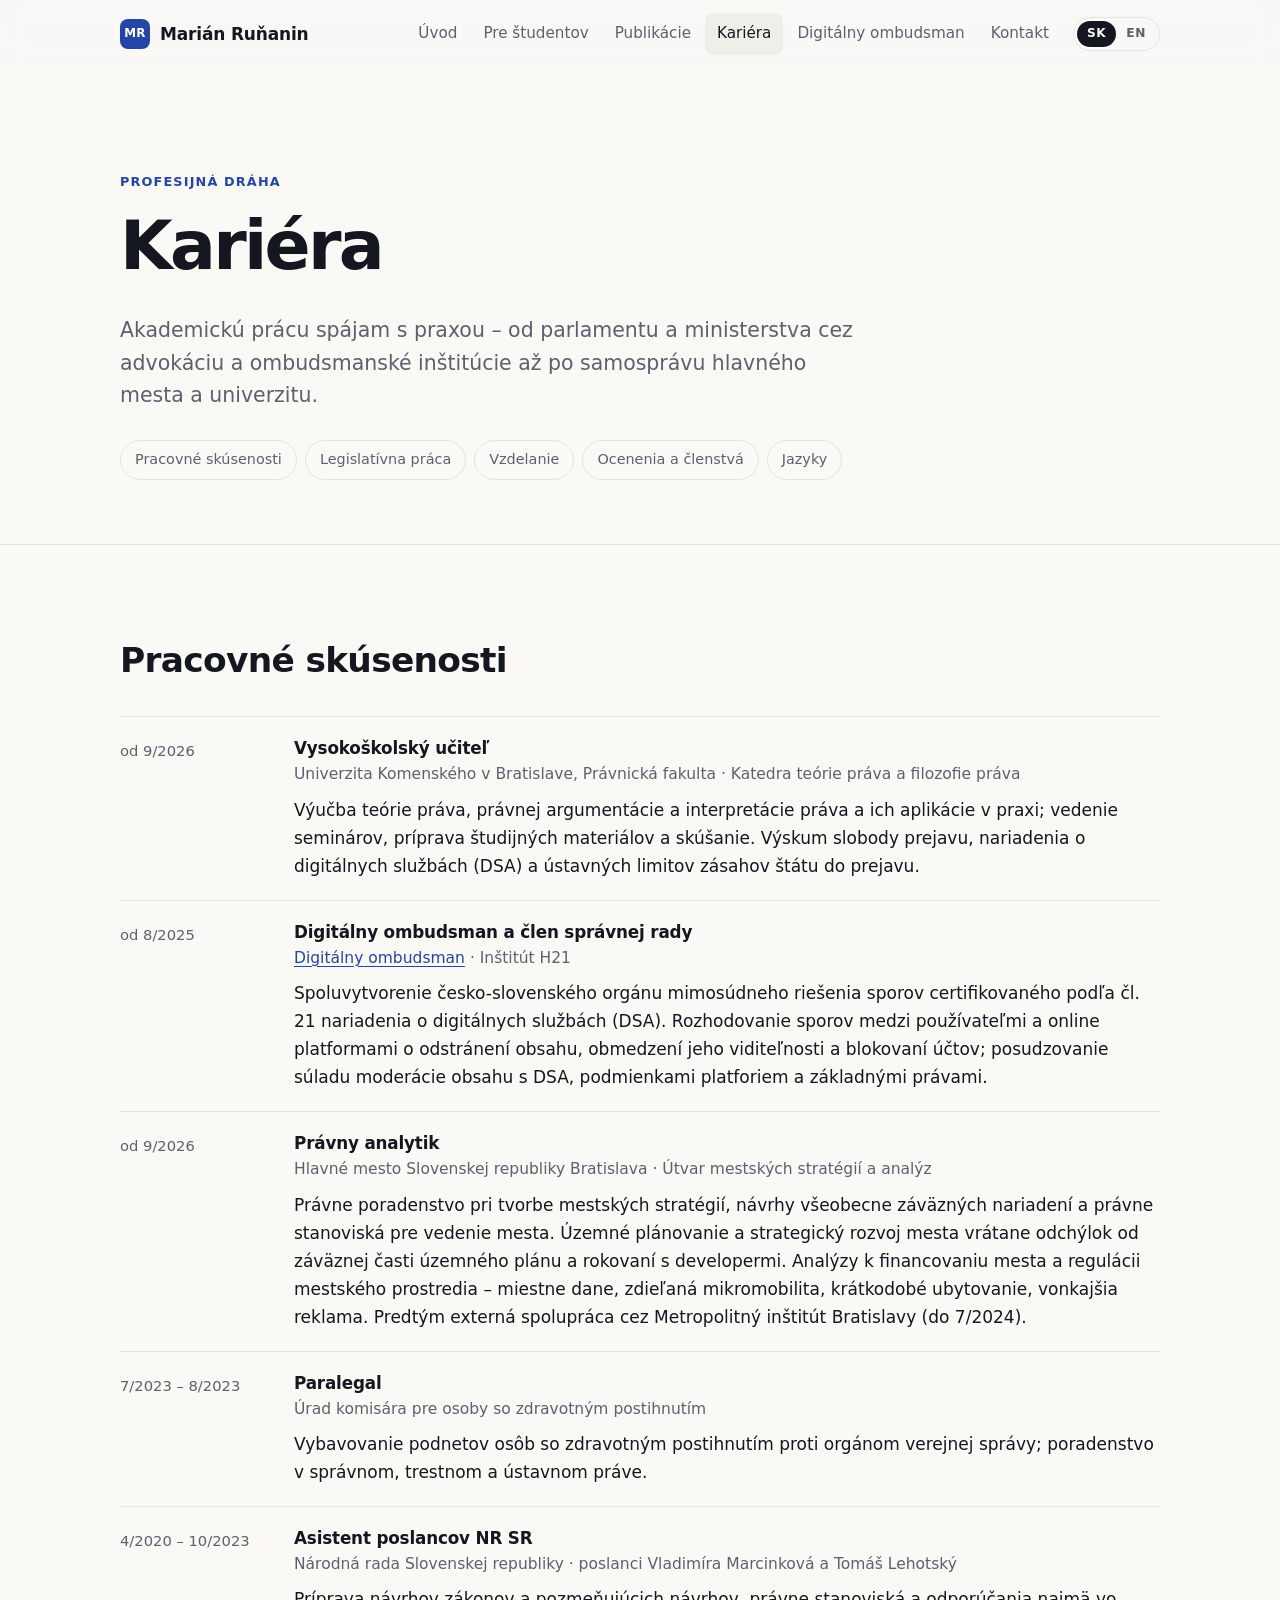
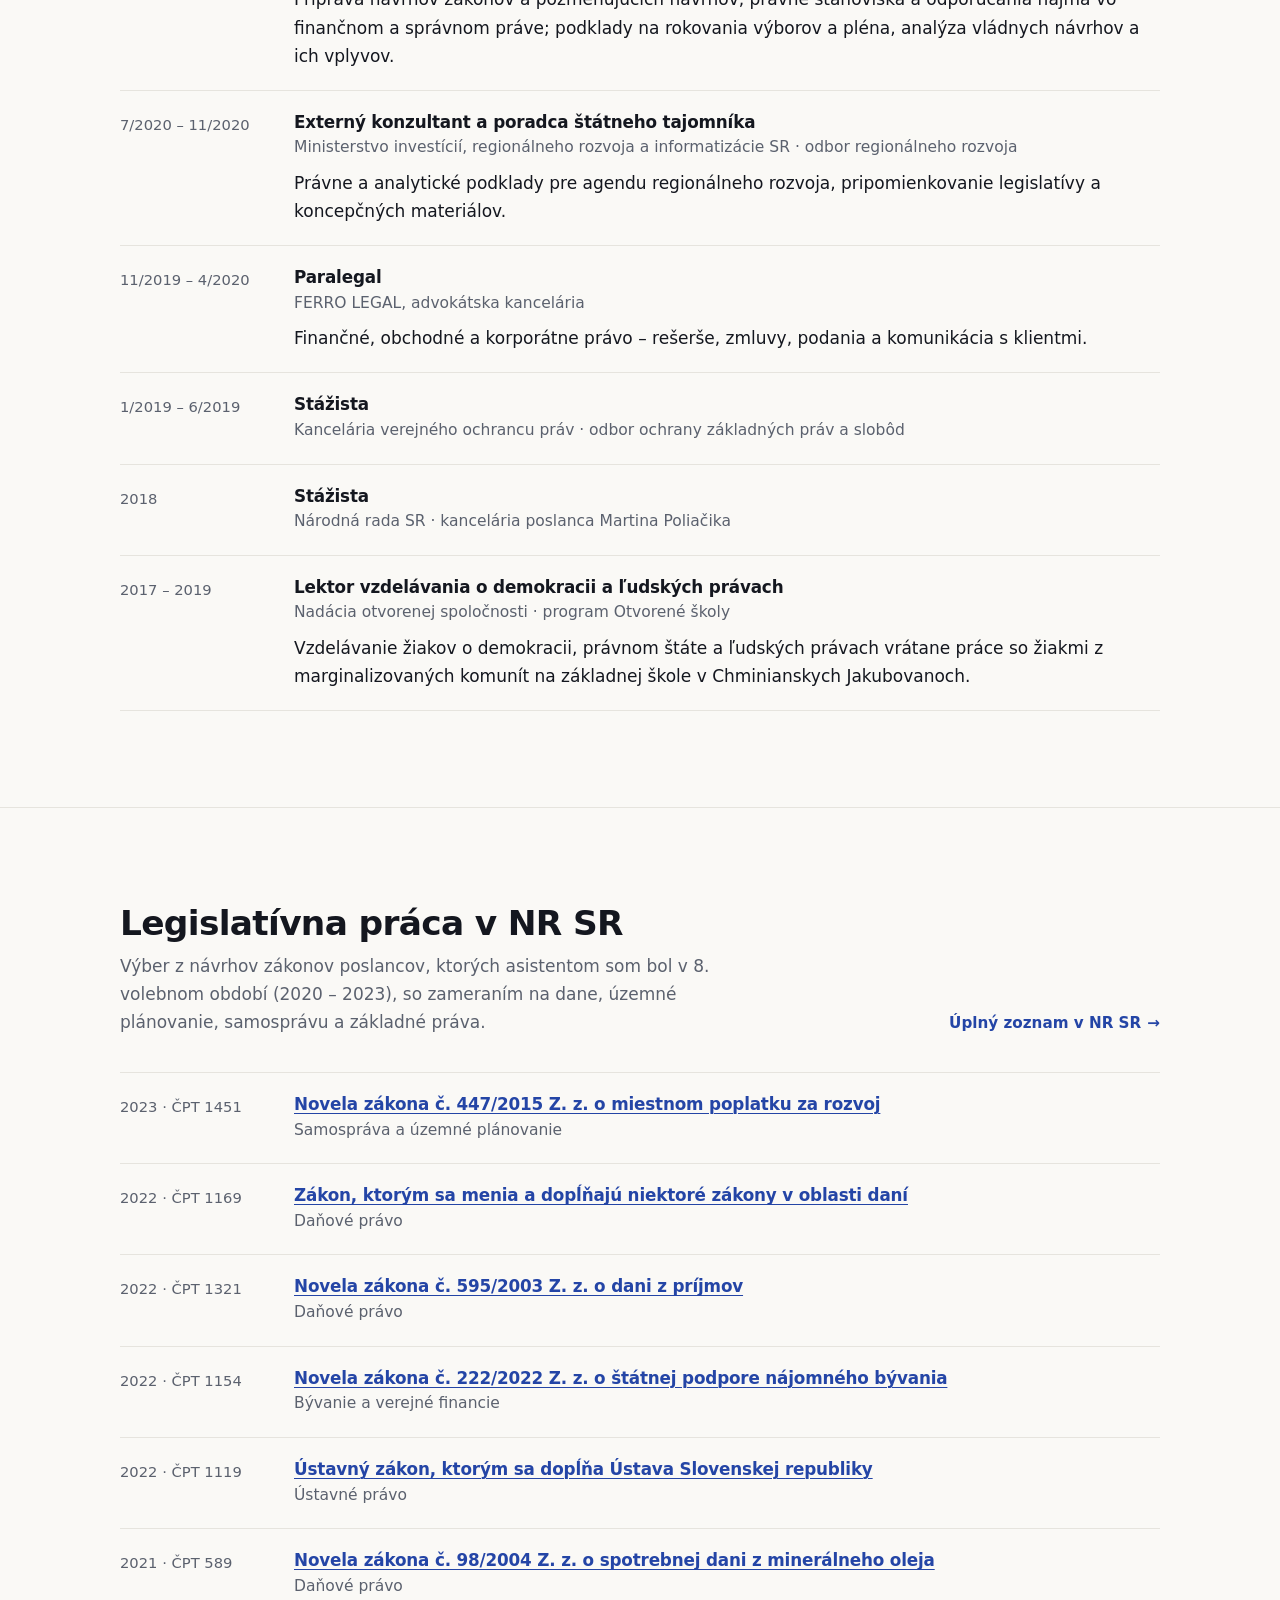
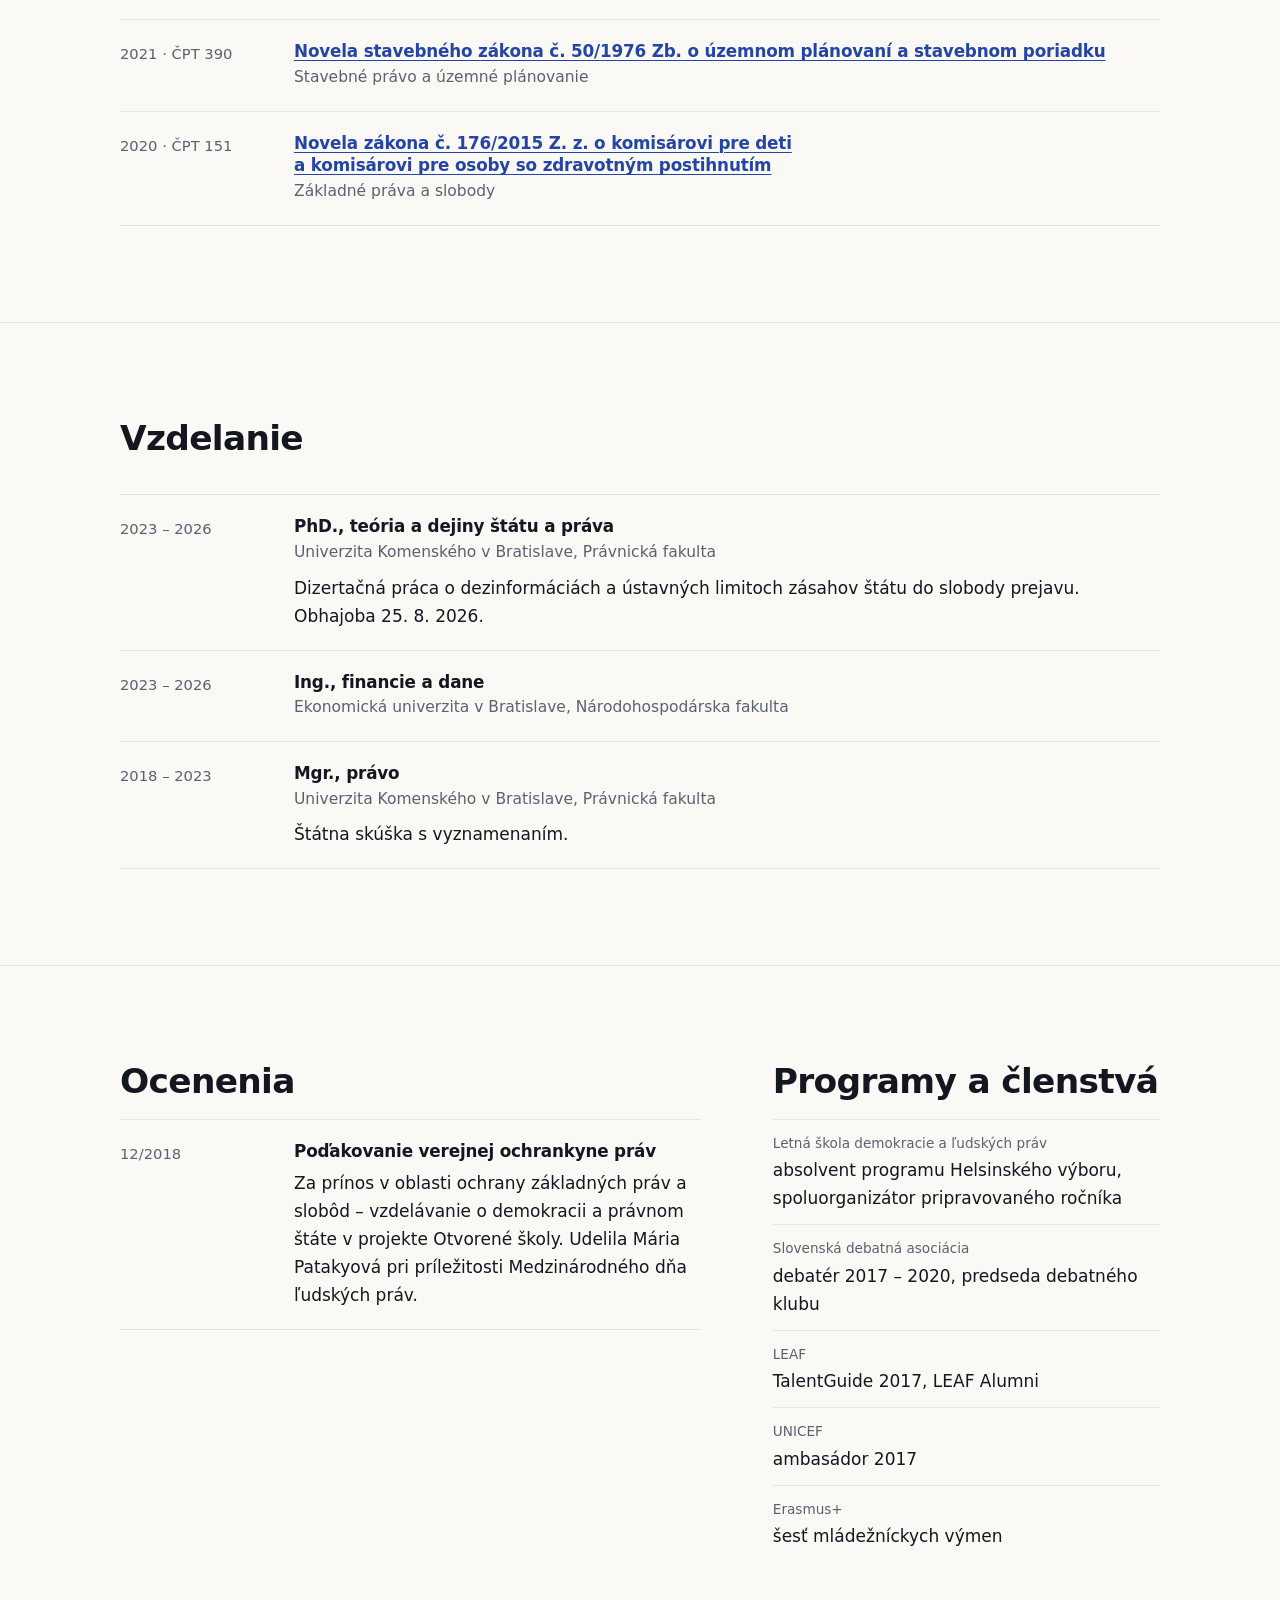
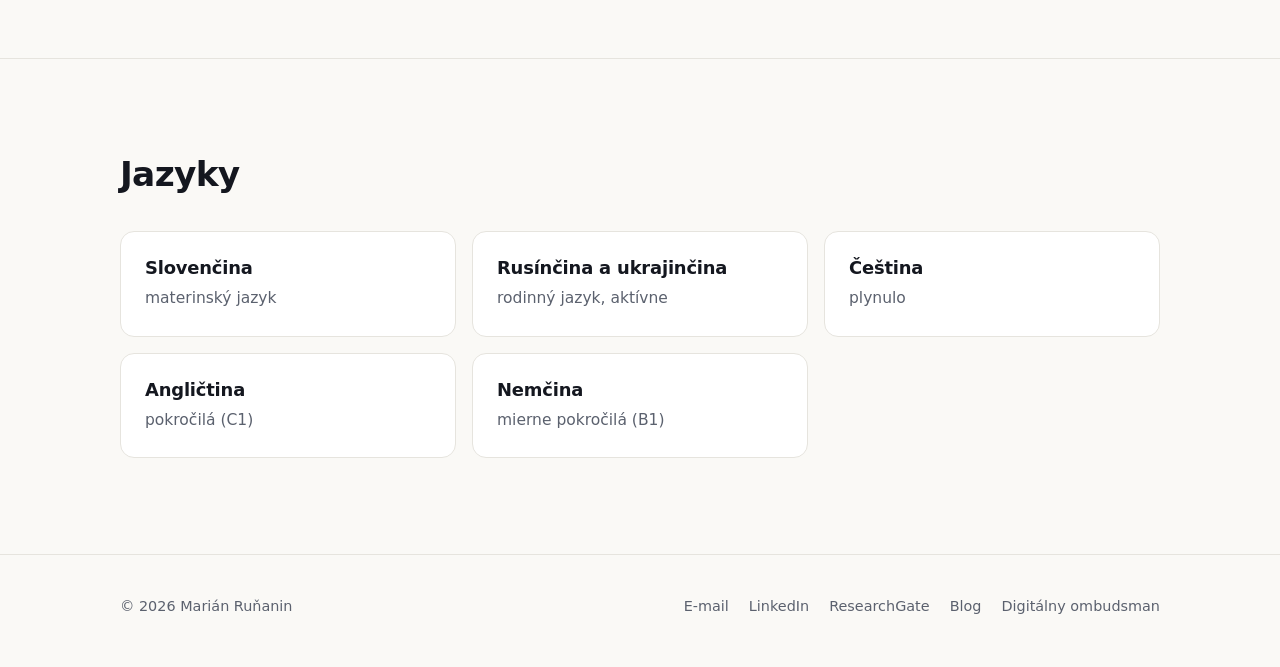
==== kariera.html @ ae489b1b "Osobný akademický web Úvod, Digitálny ombudsman, Pre študentov, Publikácie, Kariéra; SK/EN.  Co-Auth" ====
<!doctype html>
<html lang="sk" data-lang="sk" data-title-sk="Kariéra – Marián Ruňanin" data-title-en="Career – Marián Ruňanin">
<head>
  <meta charset="utf-8">
  <meta name="viewport" content="width=device-width, initial-scale=1">
  <title>Kariéra – Marián Ruňanin</title>
  <meta name="description" content="Profesijná dráha Mariána Ruňanina: Právnická fakulta UK, Digitálny ombudsman, magistrát hlavného mesta, Národná rada SR, ministerstvo, advokácia a ombudsmanské inštitúcie.">
  <link rel="icon" href="assets/favicon.svg" type="image/svg+xml">
  <link rel="stylesheet" href="assets/style.css">
  <script>try{var l=new URLSearchParams(location.search).get('lang')||localStorage.getItem('lang');if(l==='sk'||l==='en'){document.documentElement.setAttribute('data-lang',l);document.documentElement.lang=l}}catch(e){}</script>
  <script src="assets/main.js" defer></script>
</head>
<body>
<a class="skip" href="#obsah"><span lang="sk">Preskočiť na obsah</span><span lang="en">Skip to content</span></a>

<header class="site-header">
  <div class="container header-inner">
    <a class="brand" href="index.html"><span class="brand-mark" aria-hidden="true">MR</span>Marián Ruňanin</a>
    <button class="nav-toggle" type="button" aria-expanded="false" aria-controls="nav" aria-label="Menu">
      <svg width="20" height="20" viewBox="0 0 24 24" fill="none" stroke="currentColor" stroke-width="2" stroke-linecap="round" aria-hidden="true"><path d="M4 7h16M4 12h16M4 17h16"/></svg>
    </button>
    <nav id="nav" class="nav" aria-label="Hlavná navigácia" data-label-sk="Hlavná navigácia" data-label-en="Main navigation">
      <a href="index.html"><span lang="sk">Úvod</span><span lang="en">Home</span></a>
      <a href="studenti.html"><span lang="sk">Pre študentov</span><span lang="en">Students</span></a>
      <a href="publikacie.html"><span lang="sk">Publikácie</span><span lang="en">Publications</span></a>
      <a href="kariera.html" aria-current="page"><span lang="sk">Kariéra</span><span lang="en">Career</span></a>
      <a href="index.html#digitalny-ombudsman"><span lang="sk">Digitálny ombudsman</span><span lang="en">Digital Ombudsman</span></a>
      <a href="index.html#kontakt"><span lang="sk">Kontakt</span><span lang="en">Contact</span></a>
      <div class="lang-switch" role="group" aria-label="Jazyk / Language">
        <button type="button" data-set-lang="sk" aria-pressed="true">SK</button>
        <button type="button" data-set-lang="en" aria-pressed="false">EN</button>
      </div>
    </nav>
  </div>
</header>

<main id="obsah">

  <section class="page-head">
    <div class="container">
      <p class="eyebrow"><span lang="sk">Profesijná dráha</span><span lang="en">Professional path</span></p>
      <h1><span lang="sk">Kariéra</span><span lang="en">Career</span></h1>
      <p class="lead">
        <span lang="sk">Akademickú prácu spájam s praxou – od parlamentu a ministerstva cez advokáciu a ombudsmanské inštitúcie až po samosprávu hlavného mesta a univerzitu.</span>
        <span lang="en">I combine academic work with practice – from Parliament and a ministry, through a law firm and ombudsman institutions, to Bratislava City Hall and the university.</span>
      </p>
      <ul class="toc">
        <li><a href="#prax"><span lang="sk">Pracovné skúsenosti</span><span lang="en">Experience</span></a></li>
        <li><a href="#legislativa"><span lang="sk">Legislatívna práca</span><span lang="en">Legislative work</span></a></li>
        <li><a href="#vzdelanie"><span lang="sk">Vzdelanie</span><span lang="en">Education</span></a></li>
        <li><a href="#ocenenia"><span lang="sk">Ocenenia a členstvá</span><span lang="en">Awards &amp; memberships</span></a></li>
        <li><a href="#jazyky"><span lang="sk">Jazyky</span><span lang="en">Languages</span></a></li>
      </ul>
    </div>
  </section>

  <!-- ===== Pracovné skúsenosti ===== -->
  <section class="section" id="prax">
    <div class="container">
      <div class="section-head"><h2><span lang="sk">Pracovné skúsenosti</span><span lang="en">Experience</span></h2></div>
      <ul class="rows">
        <li>
          <span class="when"><span lang="sk">od 9/2026</span><span lang="en">since 9/2026</span></span>
          <div>
            <h3><span lang="sk">Vysokoškolský učiteľ</span><span lang="en">Lecturer</span></h3>
            <p class="where"><span lang="sk">Univerzita Komenského v Bratislave, Právnická fakulta · Katedra teórie práva a filozofie práva</span><span lang="en">Comenius University in Bratislava, Faculty of Law · Department of Legal Theory and Philosophy of Law</span></p>
            <p><span lang="sk">Výučba teórie práva, právnej argumentácie a interpretácie práva a ich aplikácie v praxi; vedenie seminárov, príprava študijných materiálov a skúšanie. Výskum slobody prejavu, nariadenia o digitálnych službách (DSA) a ústavných limitov zásahov štátu do prejavu.</span><span lang="en">Teaching legal theory, legal argumentation and interpretation and their application in practice; leading seminars, preparing study materials and examining. Research on freedom of expression, the Digital Services Act (DSA) and constitutional limits on state interference with speech.</span></p>
          </div>
        </li>
        <li>
          <span class="when"><span lang="sk">od 8/2025</span><span lang="en">since 8/2025</span></span>
          <div>
            <h3><span lang="sk">Digitálny ombudsman a člen správnej rady</span><span lang="en">Digital Ombudsman and board member</span></h3>
            <p class="where"><a href="https://www.digitalniombudsman.cz/sk/domov" rel="noopener"><span lang="sk">Digitálny ombudsman</span><span lang="en">Digital Ombudsman</span></a> · <span lang="sk">Inštitút H21</span><span lang="en">Institute H21</span></p>
            <p><span lang="sk">Spoluvytvorenie česko-slovenského orgánu mimosúdneho riešenia sporov certifikovaného podľa čl. 21 nariadenia o digitálnych službách (DSA). Rozhodovanie sporov medzi používateľmi a online platformami o odstránení obsahu, obmedzení jeho viditeľnosti a blokovaní účtov; posudzovanie súladu moderácie obsahu s DSA, podmienkami platforiem a základnými právami.</span><span lang="en">Co-founded a Czech-Slovak out-of-court dispute settlement body certified under Art. 21 of the Digital Services Act. Deciding disputes between users and online platforms about content removal, visibility restrictions and account suspensions; assessing content moderation against the DSA, platform terms and fundamental rights.</span></p>
          </div>
        </li>
        <li>
          <span class="when"><span lang="sk">od 9/2026</span><span lang="en">since 9/2026</span></span>
          <div>
            <h3><span lang="sk">Právny analytik</span><span lang="en">Legal analyst</span></h3>
            <p class="where"><span lang="sk">Hlavné mesto Slovenskej republiky Bratislava · Útvar mestských stratégií a analýz</span><span lang="en">City of Bratislava, City Hall · Urban Strategies and Analyses Unit</span></p>
            <p><span lang="sk">Právne poradenstvo pri tvorbe mestských stratégií, návrhy všeobecne záväzných nariadení a právne stanoviská pre vedenie mesta. Územné plánovanie a strategický rozvoj mesta vrátane odchýlok od záväznej časti územného plánu a rokovaní s developermi. Analýzy k financovaniu mesta a regulácii mestského prostredia – miestne dane, zdieľaná mikromobilita, krátkodobé ubytovanie, vonkajšia reklama. Predtým externá spolupráca cez Metropolitný inštitút Bratislavy (do 7/2024).</span><span lang="en">Legal advice on city strategies, drafting municipal regulations and legal opinions for city leadership. Spatial planning and strategic development, including deviations from the binding part of the zoning plan and negotiations with developers. Analyses of city finance and urban regulation – local taxes, shared micromobility, short-term rentals, outdoor advertising. Previously external cooperation via the Metropolitan Institute of Bratislava (until 7/2024).</span></p>
          </div>
        </li>
        <li>
          <span class="when">7/2023 – 8/2023</span>
          <div>
            <h3>Paralegal</h3>
            <p class="where"><span lang="sk">Úrad komisára pre osoby so zdravotným postihnutím</span><span lang="en">Office of the Commissioner for Persons with Disabilities</span></p>
            <p><span lang="sk">Vybavovanie podnetov osôb so zdravotným postihnutím proti orgánom verejnej správy; poradenstvo v správnom, trestnom a ústavnom práve.</span><span lang="en">Handling complaints by persons with disabilities against public authorities; advice on administrative, criminal and constitutional law.</span></p>
          </div>
        </li>
        <li>
          <span class="when">4/2020 – 10/2023</span>
          <div>
            <h3><span lang="sk">Asistent poslancov NR SR</span><span lang="en">Parliamentary assistant</span></h3>
            <p class="where"><span lang="sk">Národná rada Slovenskej republiky · poslanci Vladimíra Marcinková a Tomáš Lehotský</span><span lang="en">National Council of the Slovak Republic · MPs Vladimíra Marcinková and Tomáš Lehotský</span></p>
            <p><span lang="sk">Príprava návrhov zákonov a pozmeňujúcich návrhov, právne stanoviská a odporúčania najmä vo finančnom a správnom práve; podklady na rokovania výborov a pléna, analýza vládnych návrhov a ich vplyvov.</span><span lang="en">Drafting bills and amendments, legal opinions and recommendations mainly in financial and administrative law; briefings for committee and plenary sessions, analysis of government bills and their impact.</span></p>
          </div>
        </li>
        <li>
          <span class="when">7/2020 – 11/2020</span>
          <div>
            <h3><span lang="sk">Externý konzultant a poradca štátneho tajomníka</span><span lang="en">External consultant and adviser to the State Secretary</span></h3>
            <p class="where"><span lang="sk">Ministerstvo investícií, regionálneho rozvoja a informatizácie SR · odbor regionálneho rozvoja</span><span lang="en">Ministry of Investments, Regional Development and Informatization · Regional Development Department</span></p>
            <p><span lang="sk">Právne a analytické podklady pre agendu regionálneho rozvoja, pripomienkovanie legislatívy a koncepčných materiálov.</span><span lang="en">Legal and analytical input on regional development, commenting on draft legislation and policy documents.</span></p>
          </div>
        </li>
        <li>
          <span class="when">11/2019 – 4/2020</span>
          <div>
            <h3>Paralegal</h3>
            <p class="where"><span lang="sk">FERRO LEGAL, advokátska kancelária</span><span lang="en">FERRO LEGAL, law firm</span></p>
            <p><span lang="sk">Finančné, obchodné a korporátne právo – rešerše, zmluvy, podania a komunikácia s klientmi.</span><span lang="en">Financial, commercial and corporate law – research, contracts, filings and client communication.</span></p>
          </div>
        </li>
        <li>
          <span class="when">1/2019 – 6/2019</span>
          <div>
            <h3><span lang="sk">Stážista</span><span lang="en">Intern</span></h3>
            <p class="where"><span lang="sk">Kancelária verejného ochrancu práv · odbor ochrany základných práv a slobôd</span><span lang="en">Office of the Public Defender of Rights · Fundamental Rights Department</span></p>
          </div>
        </li>
        <li>
          <span class="when">2018</span>
          <div>
            <h3><span lang="sk">Stážista</span><span lang="en">Intern</span></h3>
            <p class="where"><span lang="sk">Národná rada SR · kancelária poslanca Martina Poliačika</span><span lang="en">National Council of the Slovak Republic · office of MP Martin Poliačik</span></p>
          </div>
        </li>
        <li>
          <span class="when">2017 – 2019</span>
          <div>
            <h3><span lang="sk">Lektor vzdelávania o demokracii a ľudských právach</span><span lang="en">Educator in democracy and human rights</span></h3>
            <p class="where"><span lang="sk">Nadácia otvorenej spoločnosti · program Otvorené školy</span><span lang="en">Open Society Foundation · Open Schools programme</span></p>
            <p><span lang="sk">Vzdelávanie žiakov o demokracii, právnom štáte a ľudských právach vrátane práce so žiakmi z marginalizovaných komunít na základnej škole v Chminianskych Jakubovanoch.</span><span lang="en">Teaching pupils about democracy, the rule of law and human rights, including work with children from marginalised communities at the primary school in Chminianske Jakubovany.</span></p>
          </div>
        </li>
      </ul>
    </div>
  </section>

  <!-- ===== Legislatívna práca ===== -->
  <section class="section" id="legislativa">
    <div class="container">
      <div class="section-head">
        <div>
          <h2><span lang="sk">Legislatívna práca v NR SR</span><span lang="en">Legislative work in Parliament</span></h2>
          <p><span lang="sk">Výber z návrhov zákonov poslancov, ktorých asistentom som bol v 8. volebnom období (2020 – 2023), so zameraním na dane, územné plánovanie, samosprávu a základné práva.</span><span lang="en">A selection of bills by the MPs I assisted in the 8th parliamentary term (2020–2023), focusing on tax, spatial planning, local government and fundamental rights. Titles in Slovak.</span></p>
        </div>
        <a class="more" href="https://www.nrsr.sk/web/Default.aspx?sid=zakony/sslp&amp;PredkladatelID=0&amp;PredkladatelPoslanecId=1085&amp;CisObdobia=8" rel="noopener"><span lang="sk">Úplný zoznam v NR SR</span><span lang="en">Full list at nrsr.sk</span> →</a>
      </div>
      <ul class="rows">
        <li>
          <span class="when">2023 · ČPT 1451</span>
          <div>
            <h3><a href="https://www.nrsr.sk/web/Default.aspx?sid=zakony/zakon&amp;MasterID=9142" rel="noopener">Novela zákona č. 447/2015 Z. z. o miestnom poplatku za rozvoj</a></h3>
            <p class="where"><span lang="sk">Samospráva a územné plánovanie</span><span lang="en">Local government &amp; spatial planning</span></p>
          </div>
        </li>
        <li>
          <span class="when">2022 · ČPT 1169</span>
          <div>
            <h3><a href="https://www.nrsr.sk/web/Default.aspx?sid=zakony/zakon&amp;MasterID=8865" rel="noopener">Zákon, ktorým sa menia a dopĺňajú niektoré zákony v oblasti daní</a></h3>
            <p class="where"><span lang="sk">Daňové právo</span><span lang="en">Tax law</span></p>
          </div>
        </li>
        <li>
          <span class="when">2022 · ČPT 1321</span>
          <div>
            <h3><a href="https://www.nrsr.sk/web/Default.aspx?sid=zakony/zakon&amp;MasterID=9015" rel="noopener">Novela zákona č. 595/2003 Z. z. o dani z príjmov</a></h3>
            <p class="where"><span lang="sk">Daňové právo</span><span lang="en">Tax law</span></p>
          </div>
        </li>
        <li>
          <span class="when">2022 · ČPT 1154</span>
          <div>
            <h3><a href="https://www.nrsr.sk/web/Default.aspx?sid=zakony/zakon&amp;MasterID=8835" rel="noopener">Novela zákona č. 222/2022 Z. z. o štátnej podpore nájomného bývania</a></h3>
            <p class="where"><span lang="sk">Bývanie a verejné financie</span><span lang="en">Housing &amp; public finance</span></p>
          </div>
        </li>
        <li>
          <span class="when">2022 · ČPT 1119</span>
          <div>
            <h3><a href="https://www.nrsr.sk/web/Default.aspx?sid=zakony/zakon&amp;MasterID=8801" rel="noopener">Ústavný zákon, ktorým sa dopĺňa Ústava Slovenskej republiky</a></h3>
            <p class="where"><span lang="sk">Ústavné právo</span><span lang="en">Constitutional law</span></p>
          </div>
        </li>
        <li>
          <span class="when">2021 · ČPT 589</span>
          <div>
            <h3><a href="https://www.nrsr.sk/web/Default.aspx?sid=zakony/zakon&amp;MasterID=8284" rel="noopener">Novela zákona č. 98/2004 Z. z. o spotrebnej dani z minerálneho oleja</a></h3>
            <p class="where"><span lang="sk">Daňové právo</span><span lang="en">Tax law</span></p>
          </div>
        </li>
        <li>
          <span class="when">2021 · ČPT 390</span>
          <div>
            <h3><a href="https://www.nrsr.sk/web/Default.aspx?sid=zakony/zakon&amp;MasterID=8087" rel="noopener">Novela stavebného zákona č. 50/1976 Zb. o územnom plánovaní a stavebnom poriadku</a></h3>
            <p class="where"><span lang="sk">Stavebné právo a územné plánovanie</span><span lang="en">Building law &amp; spatial planning</span></p>
          </div>
        </li>
        <li>
          <span class="when">2020 · ČPT 151</span>
          <div>
            <h3><a href="https://www.nrsr.sk/web/Default.aspx?sid=zakony/zakon&amp;MasterID=7838" rel="noopener">Novela zákona č. 176/2015 Z. z. o komisárovi pre deti a komisárovi pre osoby so zdravotným postihnutím</a></h3>
            <p class="where"><span lang="sk">Základné práva a slobody</span><span lang="en">Fundamental rights</span></p>
          </div>
        </li>
      </ul>
    </div>
  </section>

  <!-- ===== Vzdelanie ===== -->
  <section class="section" id="vzdelanie">
    <div class="container">
      <div class="section-head"><h2><span lang="sk">Vzdelanie</span><span lang="en">Education</span></h2></div>
      <ul class="rows">
        <li>
          <span class="when">2023 – 2026</span>
          <div>
            <h3><span lang="sk">PhD., teória a dejiny štátu a práva</span><span lang="en">PhD in Theory and History of State and Law</span></h3>
            <p class="where"><span lang="sk">Univerzita Komenského v Bratislave, Právnická fakulta</span><span lang="en">Comenius University in Bratislava, Faculty of Law</span></p>
            <p><span lang="sk">Dizertačná práca o dezinformáciách a ústavných limitoch zásahov štátu do slobody prejavu. Obhajoba 25. 8. 2026.</span><span lang="en">Dissertation on disinformation and the constitutional limits of state interference with freedom of expression. Defended 25 August 2026.</span></p>
          </div>
        </li>
        <li>
          <span class="when">2023 – 2026</span>
          <div>
            <h3><span lang="sk">Ing., financie a dane</span><span lang="en">Ing. (MSc equivalent) in Finance and Taxation</span></h3>
            <p class="where"><span lang="sk">Ekonomická univerzita v Bratislave, Národohospodárska fakulta</span><span lang="en">University of Economics in Bratislava, Faculty of National Economy</span></p>
          </div>
        </li>
        <li>
          <span class="when">2018 – 2023</span>
          <div>
            <h3><span lang="sk">Mgr., právo</span><span lang="en">Mgr. (Master of Laws)</span></h3>
            <p class="where"><span lang="sk">Univerzita Komenského v Bratislave, Právnická fakulta</span><span lang="en">Comenius University in Bratislava, Faculty of Law</span></p>
            <p><span lang="sk">Štátna skúška s vyznamenaním.</span><span lang="en">State examination passed with distinction.</span></p>
          </div>
        </li>
      </ul>
    </div>
  </section>

  <!-- ===== Ocenenia a členstvá ===== -->
  <section class="section" id="ocenenia">
    <div class="container split">
      <div>
        <h2><span lang="sk">Ocenenia</span><span lang="en">Awards</span></h2>
        <ul class="rows">
          <li>
            <span class="when">12/2018</span>
            <div>
              <h3><span lang="sk">Poďakovanie verejnej ochrankyne práv</span><span lang="en">Recognition by the Public Defender of Rights</span></h3>
              <p><span lang="sk">Za prínos v oblasti ochrany základných práv a slobôd – vzdelávanie o demokracii a právnom štáte v projekte Otvorené školy. Udelila Mária Patakyová pri príležitosti Medzinárodného dňa ľudských práv.</span><span lang="en">For contributing to the protection of fundamental rights through education on democracy and the rule of law in the Open Schools project. Awarded by Mária Patakyová on Human Rights Day.</span></p>
            </div>
          </li>
        </ul>
      </div>
      <div>
        <h2><span lang="sk">Programy a členstvá</span><span lang="en">Programmes &amp; memberships</span></h2>
        <dl class="facts">
          <div>
            <dt><span lang="sk">Letná škola demokracie a ľudských práv</span><span lang="en">Summer School of Democracy and Human Rights</span></dt>
            <dd><span lang="sk">absolvent programu Helsinského výboru, spoluorganizátor pripravovaného ročníka</span><span lang="en">alumnus (Helsinki Committee), co-organiser of the upcoming edition</span></dd>
          </div>
          <div>
            <dt><span lang="sk">Slovenská debatná asociácia</span><span lang="en">Slovak Debate Association</span></dt>
            <dd><span lang="sk">debatér 2017 – 2020, predseda debatného klubu</span><span lang="en">debater 2017–2020, debate club president</span></dd>
          </div>
          <div>
            <dt>LEAF</dt>
            <dd><span lang="sk">TalentGuide 2017, LEAF Alumni</span><span lang="en">TalentGuide 2017, LEAF Alumni</span></dd>
          </div>
          <div>
            <dt>UNICEF</dt>
            <dd><span lang="sk">ambasádor 2017</span><span lang="en">ambassador 2017</span></dd>
          </div>
          <div>
            <dt>Erasmus+</dt>
            <dd><span lang="sk">šesť mládežníckych výmen</span><span lang="en">six youth exchanges</span></dd>
          </div>
        </dl>
      </div>
    </div>
  </section>

  <!-- ===== Jazyky ===== -->
  <section class="section" id="jazyky">
    <div class="container">
      <div class="section-head"><h2><span lang="sk">Jazyky</span><span lang="en">Languages</span></h2></div>
      <div class="grid">
        <div class="card"><h3><span lang="sk">Slovenčina</span><span lang="en">Slovak</span></h3><p><span lang="sk">materinský jazyk</span><span lang="en">native</span></p></div>
        <div class="card"><h3><span lang="sk">Rusínčina a ukrajinčina</span><span lang="en">Rusyn &amp; Ukrainian</span></h3><p><span lang="sk">rodinný jazyk, aktívne</span><span lang="en">heritage languages, fluent</span></p></div>
        <div class="card"><h3><span lang="sk">Čeština</span><span lang="en">Czech</span></h3><p><span lang="sk">plynulo</span><span lang="en">fluent</span></p></div>
        <div class="card"><h3><span lang="sk">Angličtina</span><span lang="en">English</span></h3><p><span lang="sk">pokročilá (C1)</span><span lang="en">advanced (C1)</span></p></div>
        <div class="card"><h3><span lang="sk">Nemčina</span><span lang="en">German</span></h3><p><span lang="sk">mierne pokročilá (B1)</span><span lang="en">intermediate (B1)</span></p></div>
      </div>
    </div>
  </section>

</main>

<footer class="site-footer">
  <div class="container footer-inner">
    <p>© <span data-year>2026</span> Marián Ruňanin</p>
    <div class="footer-links">
      <a href="mailto:marian.runanin@flaw.uniba.sk">E-mail</a>
      <a href="https://www.linkedin.com/in/mari%C3%A1n-ru%C5%88anin-a3080412b/" rel="noopener">LinkedIn</a>
      <a href="https://www.researchgate.net/profile/Marian-Runanin" rel="noopener">ResearchGate</a>
      <a href="https://dennikn.sk/autor/marian-runanin/" rel="noopener">Blog</a>
      <a href="https://www.digitalniombudsman.cz/sk/domov" rel="noopener"><span lang="sk">Digitálny ombudsman</span><span lang="en">Digital Ombudsman</span></a>
    </div>
  </div>
</footer>
</body>
</html>
---- assets/style.css ----
/* ==========================================================================
   Osobný akademický web – štýly
   Farby a rozmery sú definované ako premenné nižšie; zmenou --accent
   sa prefarbí celý web.
   ========================================================================== */

:root {
  color-scheme: light dark;
  --bg: #faf9f6;
  --surface: #ffffff;
  --text: #14171f;
  --muted: #5b616e;
  --line: #e6e4de;
  --hover: #f0eee8;
  --accent: #2445a6;
  --accent-strong: #1b3586;
  --accent-soft: #edf0f9;
  --accent-ink: #1b3586;
  --on-accent: #ffffff;
  --ok: #15803d;
  --ok-soft: #e8f5ec;
  --feature-bg: #121d42;
  --feature-text: #f2f4fa;
  --feature-muted: #b3bdd8;
  --feature-line: rgba(255, 255, 255, .14);
  --todo-bg: #fff1bf;
  --todo-text: #6b4c00;

  --radius: 14px;
  --max: 1080px;
  --header-h: 68px;
  --font: ui-sans-serif, system-ui, -apple-system, "Segoe UI", Roboto, "Helvetica Neue", Arial, sans-serif;
}

@media (prefers-color-scheme: dark) {
  :root {
    --bg: #0e1014;
    --surface: #151820;
    --text: #eceef2;
    --muted: #9ba2b0;
    --line: #252a34;
    --hover: #1c2029;
    --accent: #8fa9ff;
    --accent-strong: #adc0ff;
    --accent-soft: #18213d;
    --accent-ink: #b4c5ff;
    --on-accent: #0b1430;
    --ok: #5fd08a;
    --ok-soft: #12291b;
    --feature-bg: #17203f;
    --feature-text: #f2f4fa;
    --feature-muted: #aab5d3;
    --feature-line: rgba(255, 255, 255, .12);
    --todo-bg: #3a3112;
    --todo-text: #f5d97a;
  }
}

/* ---------- Základ ---------- */

*, *::before, *::after { box-sizing: border-box; }

html {
  -webkit-text-size-adjust: 100%;
  scroll-behavior: smooth;
  scroll-padding-top: calc(var(--header-h) + 16px);
}

body {
  margin: 0;
  background: var(--bg);
  color: var(--text);
  font: 400 1.0625rem/1.65 var(--font);
  -webkit-font-smoothing: antialiased;
  text-rendering: optimizeLegibility;
  overflow-x: hidden;
}

img { max-width: 100%; display: block; }

a {
  color: var(--accent);
  text-decoration-thickness: 1px;
  text-underline-offset: 3px;
}
a:hover { text-decoration-thickness: 2px; }

:focus-visible {
  outline: 2px solid var(--accent);
  outline-offset: 3px;
  border-radius: 6px;
}

h1, h2, h3 {
  margin: 0 0 .5em;
  line-height: 1.15;
  letter-spacing: -0.02em;
  font-weight: 650;
  text-wrap: balance;
}
h1 { font-size: clamp(2.5rem, 7vw, 4.25rem); letter-spacing: -0.04em; line-height: 1.02; }
h2 { font-size: clamp(1.6rem, 3.2vw, 2.15rem); }
h3 { font-size: 1.12rem; letter-spacing: -0.01em; line-height: 1.35; }

p { margin: 0 0 1em; text-wrap: pretty; }

[hidden] { display: none !important; }

/* Dvojjazyčnosť: zobrazí sa len text v aktívnom jazyku */
html[data-lang="sk"] body [lang="en"],
html[data-lang="en"] body [lang="sk"] { display: none !important; }

.container {
  width: 100%;
  max-width: var(--max);
  margin: 0 auto;
  padding: 0 20px;
}

.skip {
  position: absolute;
  left: 16px;
  top: -60px;
  z-index: 100;
  padding: 10px 14px;
  background: var(--text);
  color: var(--bg);
  border-radius: 8px;
}
.skip:focus { top: 12px; }

/* ---------- Hlavička ---------- */

.site-header {
  position: sticky;
  top: 0;
  z-index: 50;
  background: color-mix(in srgb, var(--bg) 86%, transparent);
  -webkit-backdrop-filter: saturate(1.4) blur(12px);
  backdrop-filter: saturate(1.4) blur(12px);
  border-bottom: 1px solid transparent;
  transition: border-color .2s ease;
}
.site-header.scrolled { border-bottom-color: var(--line); }

.header-inner {
  display: flex;
  align-items: center;
  justify-content: space-between;
  gap: 24px;
  height: var(--header-h);
}

.brand {
  display: inline-flex;
  align-items: center;
  gap: 10px;
  color: var(--text);
  font-weight: 650;
  letter-spacing: -0.01em;
  text-decoration: none;
  white-space: nowrap;
}
.brand-mark {
  display: grid;
  place-items: center;
  width: 30px;
  height: 30px;
  border-radius: 8px;
  background: var(--accent);
  color: var(--on-accent);
  font-size: .74rem;
  font-weight: 700;
  letter-spacing: .02em;
}

.nav { display: flex; align-items: center; gap: 2px; }
.nav a {
  padding: 8px 12px;
  border-radius: 8px;
  color: var(--muted);
  font-size: .95rem;
  font-weight: 500;
  text-decoration: none;
  transition: color .15s, background-color .15s;
}
.nav a:hover { color: var(--text); background: var(--hover); }
.nav a[aria-current="page"] { color: var(--text); background: var(--hover); }

.lang-switch {
  display: inline-flex;
  margin-left: 10px;
  padding: 3px;
  border: 1px solid var(--line);
  border-radius: 999px;
}
.lang-switch button {
  padding: 4px 10px;
  border: 0;
  border-radius: 999px;
  background: transparent;
  color: var(--muted);
  font: 600 .76rem/1.4 var(--font);
  letter-spacing: .05em;
  cursor: pointer;
}
.lang-switch button[aria-pressed="true"] { background: var(--text); color: var(--bg); }

.nav-toggle {
  display: none;
  place-items: center;
  width: 42px;
  height: 42px;
  border: 1px solid var(--line);
  border-radius: 10px;
  background: transparent;
  color: var(--text);
  cursor: pointer;
}

@media (max-width: 1000px) {
  .nav-toggle { display: inline-grid; }
  .nav {
    position: fixed;
    top: var(--header-h);
    left: 0;
    right: 0;
    display: none;
    flex-direction: column;
    align-items: stretch;
    gap: 2px;
    padding: 12px 16px 20px;
    background: var(--bg);
    border-bottom: 1px solid var(--line);
    box-shadow: 0 16px 32px -24px rgba(0, 0, 0, .35);
  }
  .nav.open { display: flex; }
  .nav a { padding: 12px; font-size: 1.05rem; }
  .lang-switch { align-self: flex-start; margin: 10px 0 0 8px; }
}

/* ---------- Úvodná sekcia ---------- */

.hero { padding: clamp(56px, 10vw, 128px) 0 clamp(56px, 8vw, 104px); }

.hero-grid {
  display: grid;
  grid-template-columns: minmax(0, 1fr) auto;
  gap: clamp(32px, 6vw, 72px);
  align-items: center;
}

.eyebrow {
  margin: 0 0 18px;
  color: var(--accent);
  font-size: .8rem;
  font-weight: 650;
  letter-spacing: .09em;
  text-transform: uppercase;
}

.lead {
  max-width: 58ch;
  color: var(--muted);
  font-size: clamp(1.1rem, 2vw, 1.28rem);
  line-height: 1.6;
}

.portrait {
  position: relative;
  display: grid;
  place-items: center;
  width: clamp(220px, 27vw, 320px);
  aspect-ratio: 4 / 5;
  overflow: hidden;
  margin: 0;
  border-radius: 24px;
  background:
    radial-gradient(120% 120% at 0% 0%, var(--accent-soft) 0%, transparent 60%),
    var(--surface);
  border: 1px solid var(--line);
}
.portrait img { width: 100%; height: 100%; object-fit: cover; }
.portrait-initials {
  color: var(--accent);
  font-size: clamp(3rem, 7vw, 4.5rem);
  font-weight: 650;
  letter-spacing: -0.05em;
}

.actions { display: flex; flex-wrap: wrap; gap: 12px; margin-top: 32px; }

.btn {
  display: inline-flex;
  align-items: center;
  gap: 8px;
  padding: 11px 18px;
  border: 1px solid var(--line);
  border-radius: 10px;
  background: var(--surface);
  color: var(--text);
  font-size: .95rem;
  font-weight: 600;
  line-height: 1.3;
  text-decoration: none;
  transition: border-color .15s, background-color .15s, transform .15s;
}
.btn:hover { border-color: var(--text); }
.btn:active { transform: translateY(1px); }
.btn-primary { background: var(--accent); border-color: var(--accent); color: var(--on-accent); }
.btn-primary:hover { background: var(--accent-strong); border-color: var(--accent-strong); }
.btn svg { width: 16px; height: 16px; flex: none; }

.profiles {
  display: flex;
  flex-wrap: wrap;
  gap: 8px 22px;
  margin: 28px 0 0;
  padding: 0;
  list-style: none;
  font-size: .92rem;
}
.profiles a {
  display: inline-flex;
  align-items: center;
  gap: 6px;
  color: var(--muted);
  text-decoration: none;
}
.profiles a:hover { color: var(--accent); }
.profiles svg { width: 15px; height: 15px; }

@media (max-width: 760px) {
  .hero-grid { grid-template-columns: 1fr; }
  .portrait { order: -1; width: 136px; border-radius: 18px; }
  .portrait-initials { font-size: 2.4rem; }
}

@media (prefers-reduced-motion: no-preference) {
  .hero-grid > * { animation: rise .6s cubic-bezier(.2, .7, .2, 1) both; }
  .hero-grid > :nth-child(2) { animation-delay: .08s; }
  @keyframes rise { from { opacity: 0; transform: translateY(12px); } }
}

/* ---------- Zvýraznený blok (Digitálny ombudsman) ---------- */

.feature-wrap { padding: 0 0 clamp(56px, 8vw, 96px); }

.feature {
  position: relative;
  display: grid;
  grid-template-columns: minmax(0, 1.5fr) minmax(0, 1fr);
  gap: clamp(32px, 5vw, 64px);
  overflow: hidden;
  padding: clamp(28px, 5vw, 56px);
  border-radius: 24px;
  background:
    radial-gradient(90% 120% at 100% 0%, rgba(120, 150, 255, .22) 0%, transparent 55%),
    var(--feature-bg);
  color: var(--feature-text);
}
.feature h2 { margin-bottom: .6em; font-size: clamp(1.6rem, 3.4vw, 2.3rem); }
.feature p { color: var(--feature-muted); }
.feature a:not(.btn) { color: var(--feature-text); }

.feature-kicker {
  display: inline-flex;
  flex-wrap: wrap;
  align-items: center;
  gap: 8px 12px;
  margin: 0 0 20px;
  font-size: .8rem;
  font-weight: 650;
  letter-spacing: .09em;
  text-transform: uppercase;
}
.feature-kicker .pill {
  padding: 3px 10px;
  border: 1px solid var(--feature-line);
  border-radius: 999px;
  color: var(--feature-muted);
  font-weight: 500;
  letter-spacing: .02em;
  text-transform: none;
}

.feature .btn { border-color: var(--feature-line); background: transparent; color: var(--feature-text); }
.feature .btn:hover { border-color: var(--feature-text); }
.feature .btn-light { background: #ffffff; border-color: #ffffff; color: #121d42; }
.feature .btn-light:hover { background: #e4e9f7; border-color: #e4e9f7; }

.stats { display: grid; align-content: center; gap: 0; margin: 0; }
.stats div { padding: 18px 0; border-top: 1px solid var(--feature-line); }
.stats div:last-child { border-bottom: 1px solid var(--feature-line); }
.stats dt { font-size: clamp(1.5rem, 3vw, 2rem); font-weight: 650; letter-spacing: -0.02em; line-height: 1.1; }
.stats dd { margin: 4px 0 0; color: var(--feature-muted); font-size: .95rem; }

.feature-foot { margin: 22px 0 0; font-size: .92rem; }
.feature-foot a { font-weight: 600; text-decoration: none; }
.feature-foot a:hover { text-decoration: underline; }

@media (max-width: 820px) { .feature { grid-template-columns: 1fr; } }

/* Text, ktorý treba ešte doplniť (pred zverejnením odstrániť) */
.todo {
  padding: 1px 6px;
  border-radius: 4px;
  background: var(--todo-bg);
  color: var(--todo-text);
  font-weight: 500;
}

/* ---------- Sekcie ---------- */

.section { padding: clamp(56px, 8vw, 96px) 0; border-top: 1px solid var(--line); }

.section-head {
  display: flex;
  flex-wrap: wrap;
  align-items: flex-end;
  justify-content: space-between;
  gap: 12px 24px;
  margin-bottom: 36px;
}
.section-head h2 { margin: 0; }
.section-head p { max-width: 56ch; margin: 8px 0 0; color: var(--muted); }

.more {
  display: inline-flex;
  align-items: center;
  gap: 6px;
  font-weight: 600;
  font-size: .95rem;
  text-decoration: none;
  white-space: nowrap;
}
.more:hover { text-decoration: underline; }

.split {
  display: grid;
  grid-template-columns: minmax(0, 1.5fr) minmax(0, 1fr);
  gap: clamp(32px, 6vw, 72px);
}
@media (max-width: 820px) { .split { grid-template-columns: 1fr; } }

.prose { max-width: 66ch; }
.prose p:last-child { margin-bottom: 0; }

.label {
  margin: 0 0 12px;
  color: var(--muted);
  font-size: .78rem;
  font-weight: 650;
  letter-spacing: .08em;
  text-transform: uppercase;
}

.tags { display: flex; flex-wrap: wrap; gap: 8px; margin: 0 0 32px; padding: 0; list-style: none; }
.tags li {
  padding: 6px 12px;
  border-radius: 999px;
  background: var(--accent-soft);
  color: var(--accent-ink);
  font-size: .88rem;
  font-weight: 500;
}

.facts { margin: 0; }
.facts div { padding: 12px 0; border-top: 1px solid var(--line); }
.facts dt { color: var(--muted); font-size: .85rem; }
.facts dd { margin: 2px 0 0; }

/* ---------- Karty ---------- */

.grid {
  display: grid;
  grid-template-columns: repeat(auto-fill, minmax(min(100%, 260px), 1fr));
  gap: 16px;
}

@media (min-width: 700px) {
  .grid-2 { grid-template-columns: repeat(2, minmax(0, 1fr)); }
}

.card {
  padding: 24px;
  border: 1px solid var(--line);
  border-radius: var(--radius);
  background: var(--surface);
}
.card h3 { margin-bottom: 6px; }
.card p { margin: 0; color: var(--muted); font-size: .97rem; }
.card .kicker { margin-bottom: 14px; color: var(--accent); font-size: .8rem; font-weight: 650; letter-spacing: .06em; text-transform: uppercase; }
.card .big { margin: 0 0 4px; color: var(--text); font-size: 1.3rem; font-weight: 650; letter-spacing: -0.01em; }

a.card {
  display: flex;
  flex-direction: column;
  color: inherit;
  text-decoration: none;
  transition: border-color .2s, transform .2s;
}
a.card:hover { border-color: var(--accent); transform: translateY(-2px); }
a.card .go { margin-top: auto; padding-top: 18px; color: var(--accent); font-size: .92rem; font-weight: 600; }

.card-links { display: flex; flex-wrap: wrap; gap: 6px 16px; margin-top: 16px; font-size: .9rem; font-weight: 600; }
.card-links a { text-decoration: none; }
.card-links a:hover { text-decoration: underline; }

/* ---------- Zoznamy s dátumom (novinky, kariéra) ---------- */

.rows { margin: 0; padding: 0; list-style: none; }
.rows > li {
  display: grid;
  grid-template-columns: 150px minmax(0, 1fr);
  gap: 24px;
  padding: 20px 0;
  border-bottom: 1px solid var(--line);
}
.rows > li:first-child { border-top: 1px solid var(--line); }
.rows .when { color: var(--muted); font-size: .92rem; font-variant-numeric: tabular-nums; padding-top: 2px; }
.rows h3 { margin: 0 0 2px; font-size: 1.05rem; }
.rows .where { margin: 0; color: var(--muted); font-size: .97rem; }
.rows p { margin: 6px 0 0; }
.rows .where + p { margin-top: 8px; }

@media (max-width: 640px) {
  .rows > li { grid-template-columns: 1fr; gap: 4px; }
}

/* ---------- Publikácie ---------- */

.pub { padding: 20px 0; border-bottom: 1px solid var(--line); }
.pub:first-child { padding-top: 0; }
.pub-title { display: block; margin-bottom: 6px; color: var(--text); font-size: 1.05rem; font-weight: 600; line-height: 1.4; }
.pub-meta { margin: 0; color: var(--muted); font-size: .94rem; line-height: 1.55; }
.pub-meta strong { color: var(--text); font-weight: 600; }
.pub-meta em { font-style: italic; }
.pub-links { display: flex; flex-wrap: wrap; align-items: center; gap: 6px 16px; margin-top: 10px; font-size: .86rem; font-weight: 600; }
.pub-links a { text-decoration: none; }
.pub-links a:hover { text-decoration: underline; }
.linklike {
  padding: 0;
  border: 0;
  background: none;
  color: var(--accent);
  font: inherit;
  cursor: pointer;
}
.linklike:hover { text-decoration: underline; text-underline-offset: 3px; }

.badge {
  padding: 2px 8px;
  border-radius: 6px;
  background: var(--hover);
  color: var(--muted);
  font-size: .72rem;
  font-weight: 650;
  letter-spacing: .05em;
  text-transform: uppercase;
}

.toolbar {
  display: flex;
  flex-wrap: wrap;
  align-items: center;
  justify-content: space-between;
  gap: 16px;
  margin-bottom: 40px;
  padding-bottom: 24px;
  border-bottom: 1px solid var(--line);
}

.chips { display: flex; flex-wrap: wrap; gap: 8px; }
.chips button {
  padding: 7px 14px;
  border: 1px solid var(--line);
  border-radius: 999px;
  background: var(--surface);
  color: var(--muted);
  font: 500 .9rem/1.3 var(--font);
  cursor: pointer;
  transition: border-color .15s, color .15s, background-color .15s;
}
.chips button:hover { color: var(--text); border-color: var(--muted); }
.chips button[aria-pressed="true"] { background: var(--text); border-color: var(--text); color: var(--bg); }

.search {
  position: relative;
  flex: 1 1 240px;
  max-width: 320px;
}
.search svg { position: absolute; left: 12px; top: 50%; width: 16px; height: 16px; transform: translateY(-50%); color: var(--muted); pointer-events: none; }
.search input {
  width: 100%;
  padding: 9px 14px 9px 36px;
  border: 1px solid var(--line);
  border-radius: 10px;
  background: var(--surface);
  color: var(--text);
  font: 400 .95rem/1.4 var(--font);
}
.search input:focus { outline: 2px solid var(--accent); outline-offset: 1px; border-color: transparent; }
@media (max-width: 640px) { .search { max-width: none; } }

.year-group {
  display: grid;
  grid-template-columns: 150px minmax(0, 1fr);
  gap: 24px;
  margin-bottom: 40px;
}
.year-group > h2 {
  position: sticky;
  top: calc(var(--header-h) + 16px);
  align-self: start;
  margin: 0;
  color: var(--muted);
  font-size: 1.05rem;
  font-variant-numeric: tabular-nums;
}
.year-group > ul { margin: 0; padding: 0; list-style: none; }
@media (max-width: 640px) {
  .year-group { grid-template-columns: 1fr; gap: 12px; }
  .year-group > h2 { position: static; }
}

.result-count { margin: -24px 0 32px; color: var(--muted); font-size: .9rem; }
.empty { padding: 40px 0; color: var(--muted); text-align: center; }

/* ---------- Podstránky ---------- */

.page-head { padding: clamp(48px, 8vw, 104px) 0 clamp(40px, 6vw, 64px); }
.page-head .lead { margin-bottom: 0; }
.page-head .actions { margin-top: 28px; }

.toc {
  display: flex;
  flex-wrap: wrap;
  gap: 8px;
  margin: 28px 0 0;
  padding: 0;
  list-style: none;
}
.toc a {
  display: inline-block;
  padding: 7px 14px;
  border: 1px solid var(--line);
  border-radius: 999px;
  color: var(--muted);
  font-size: .9rem;
  font-weight: 500;
  text-decoration: none;
}
.toc a:hover { color: var(--text); border-color: var(--muted); }

/* ---------- Tabuľka ---------- */

.table-wrap {
  overflow-x: auto;
  border: 1px solid var(--line);
  border-radius: var(--radius);
  background: var(--surface);
}
.table { width: 100%; border-collapse: collapse; font-size: .97rem; }
.table th, .table td { padding: 14px 18px; border-bottom: 1px solid var(--line); text-align: left; vertical-align: top; }
.table tr:last-child td { border-bottom: 0; }
.table th { color: var(--muted); font-size: .76rem; font-weight: 650; letter-spacing: .07em; text-transform: uppercase; }
.table td:first-child { font-weight: 600; white-space: nowrap; }

/* ---------- Oznámenie ---------- */

.note {
  margin: 24px 0 0;
  padding: 16px 20px;
  border-left: 3px solid var(--accent);
  border-radius: 0 10px 10px 0;
  background: var(--accent-soft);
  color: var(--text);
  font-size: .97rem;
}
.note strong { color: var(--accent-ink); }

/* ---------- Kroky ---------- */

.steps {
  display: grid;
  grid-template-columns: repeat(auto-fit, minmax(min(100%, 220px), 1fr));
  gap: 16px;
  margin: 0;
  padding: 0;
  list-style: none;
  counter-reset: step;
}
.steps li {
  padding: 22px;
  border: 1px solid var(--line);
  border-radius: var(--radius);
  background: var(--surface);
  counter-increment: step;
}
.steps li::before {
  content: counter(step);
  display: grid;
  place-items: center;
  width: 30px;
  height: 30px;
  margin-bottom: 14px;
  border-radius: 50%;
  background: var(--accent-soft);
  color: var(--accent-ink);
  font-size: .9rem;
  font-weight: 700;
}
.steps h3 { margin-bottom: 4px; font-size: 1.02rem; }
.steps p { margin: 0; color: var(--muted); font-size: .95rem; }

/* ---------- Témy prác ---------- */

.topics { margin: 0; padding: 0; list-style: none; }
.topics li {
  display: flex;
  flex-wrap: wrap;
  align-items: baseline;
  justify-content: space-between;
  gap: 6px 16px;
  padding: 16px 0;
  border-bottom: 1px solid var(--line);
}
.topics li:first-child { border-top: 1px solid var(--line); }
.topics .t { font-weight: 600; flex: 1 1 320px; }
.topics .lvl { color: var(--muted); font-size: .88rem; }
.status {
  padding: 3px 10px;
  border-radius: 999px;
  font-size: .78rem;
  font-weight: 650;
  white-space: nowrap;
}
.status.free { background: var(--ok-soft); color: var(--ok); }
.status.taken { background: var(--hover); color: var(--muted); }

/* ---------- Časté otázky ---------- */

.faq { border-top: 1px solid var(--line); }
.faq details { border-bottom: 1px solid var(--line); }
.faq summary {
  display: flex;
  justify-content: space-between;
  gap: 16px;
  padding: 18px 0;
  font-weight: 600;
  list-style: none;
  cursor: pointer;
}
.faq summary::-webkit-details-marker { display: none; }
.faq summary::after { content: "+"; color: var(--muted); font-size: 1.3rem; font-weight: 400; line-height: 1; }
.faq details[open] summary::after { content: "–"; }
.faq details > div { padding: 0 0 20px; color: var(--muted); max-width: 70ch; }
.faq details > div p:last-child { margin-bottom: 0; }

.checklist { margin: 0; padding: 0; list-style: none; }
.checklist li { position: relative; padding: 8px 0 8px 30px; }
.checklist li::before {
  content: "";
  position: absolute;
  left: 2px;
  top: 14px;
  width: 14px;
  height: 8px;
  border-left: 2px solid var(--accent);
  border-bottom: 2px solid var(--accent);
  transform: rotate(-45deg);
}

/* ---------- Pätička ---------- */

.site-footer { padding: 40px 0 48px; border-top: 1px solid var(--line); color: var(--muted); font-size: .9rem; }
.footer-inner { display: flex; flex-wrap: wrap; justify-content: space-between; gap: 12px 32px; }
.footer-inner p { margin: 0; }
.footer-links { display: flex; flex-wrap: wrap; gap: 6px 20px; }
.footer-links a { color: var(--muted); text-decoration: none; }
.footer-links a:hover { color: var(--text); }

/* ---------- Tlač ---------- */

@media print {
  .site-header, .site-footer, .toolbar, .actions, .toc { display: none !important; }
  body { background: #fff; color: #000; }
  .section { border: 0; padding: 24px 0; }
}
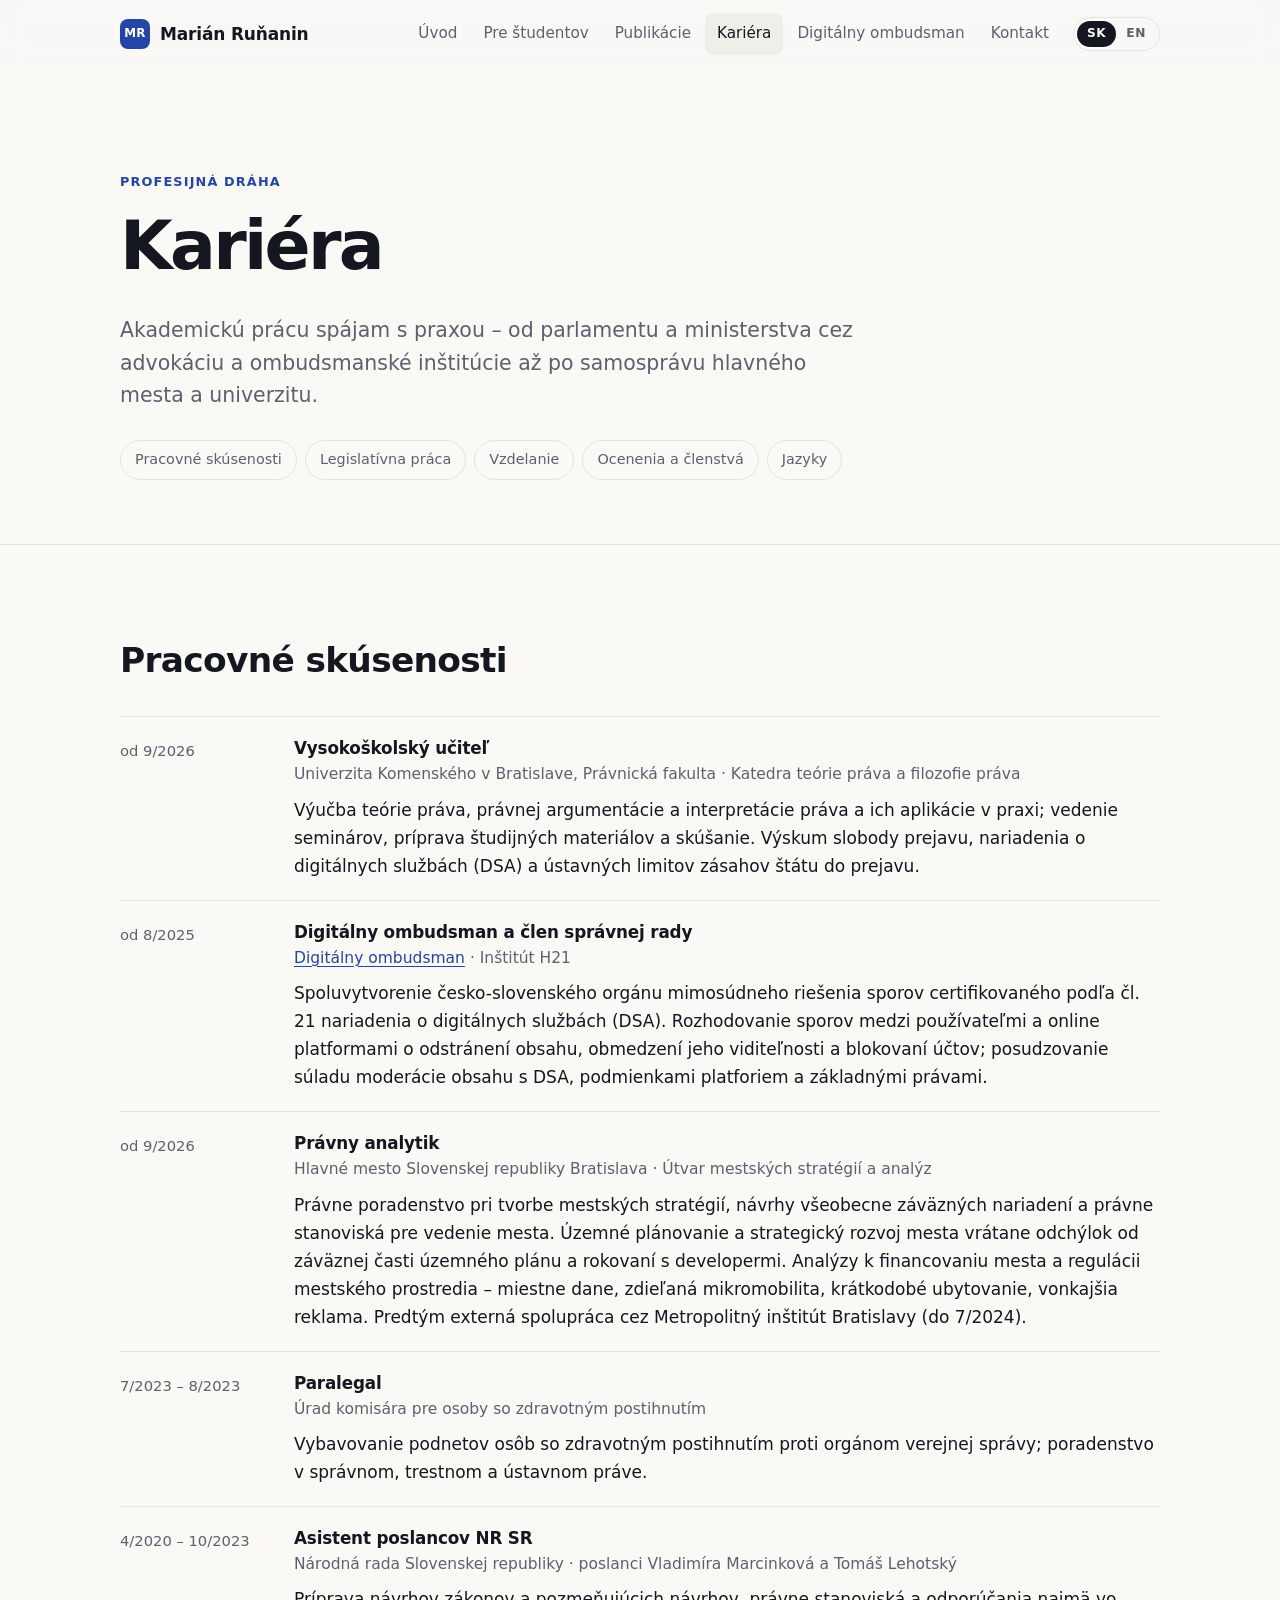
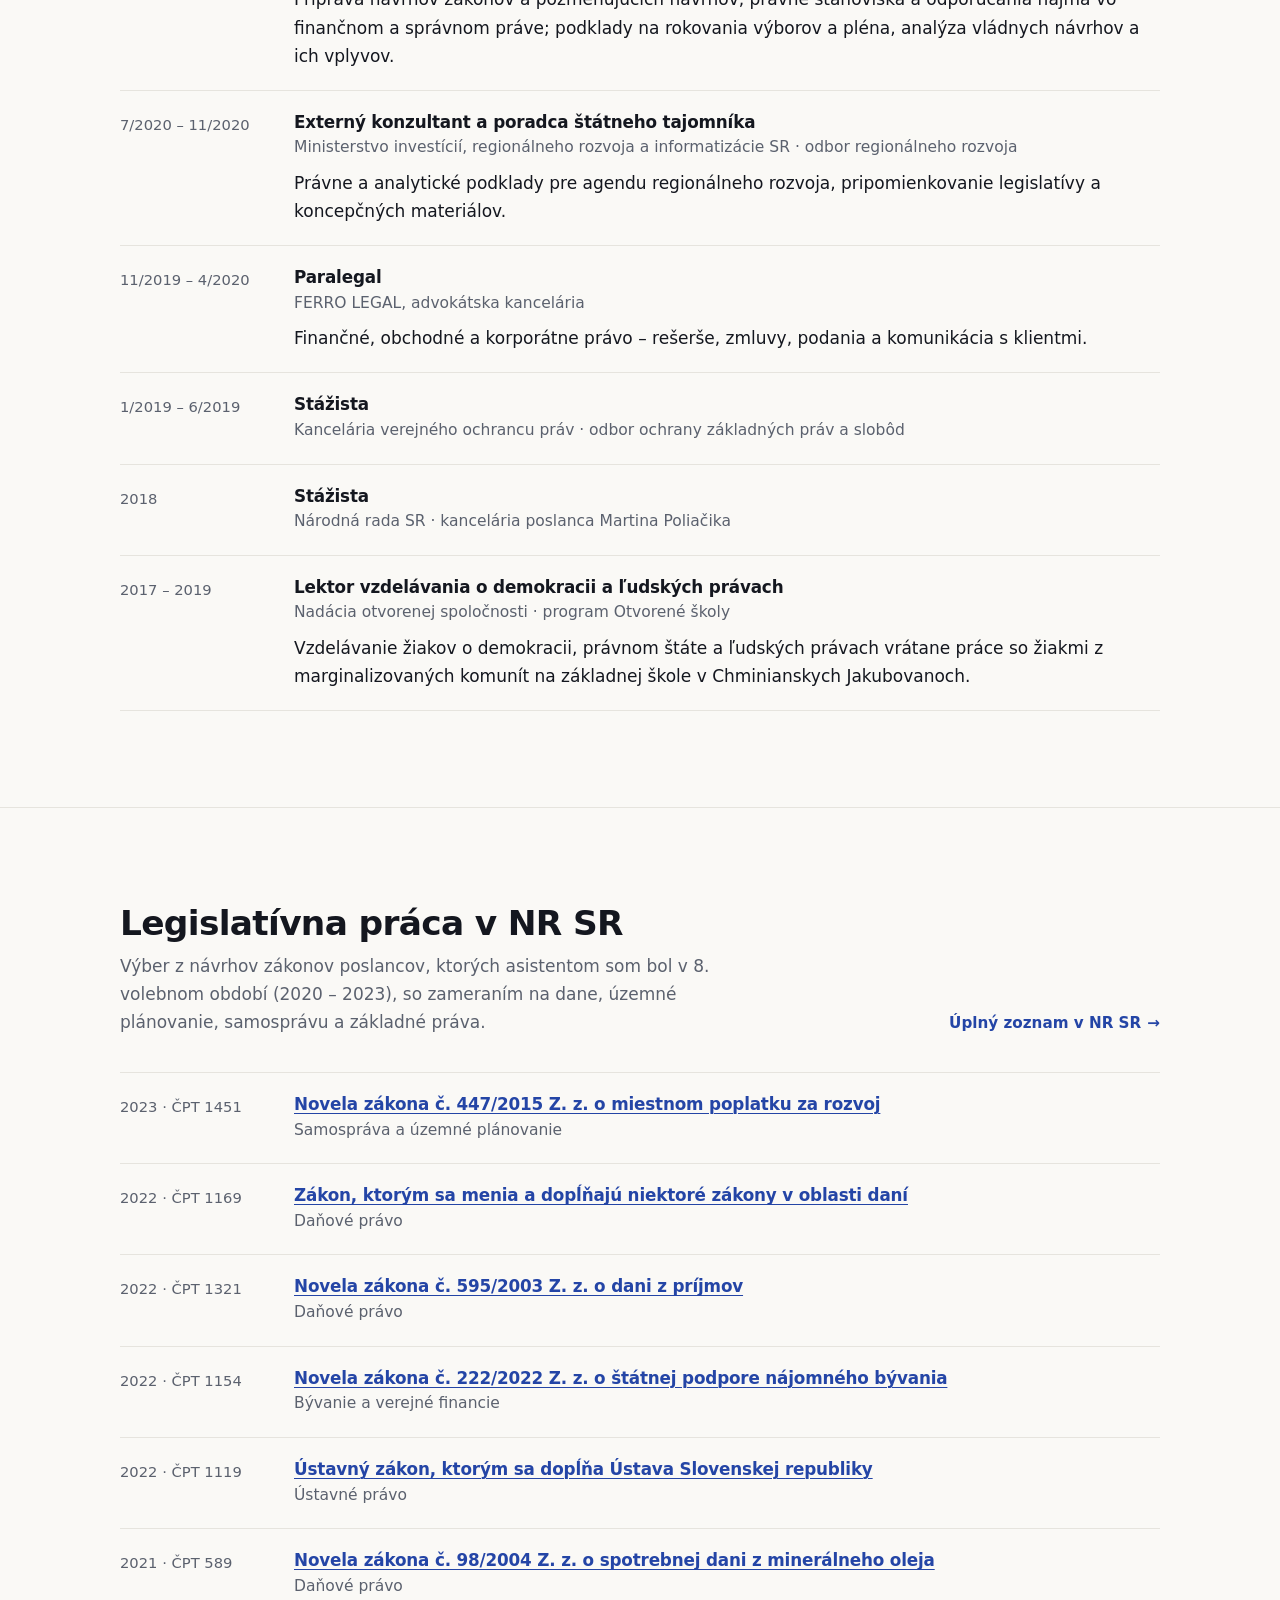
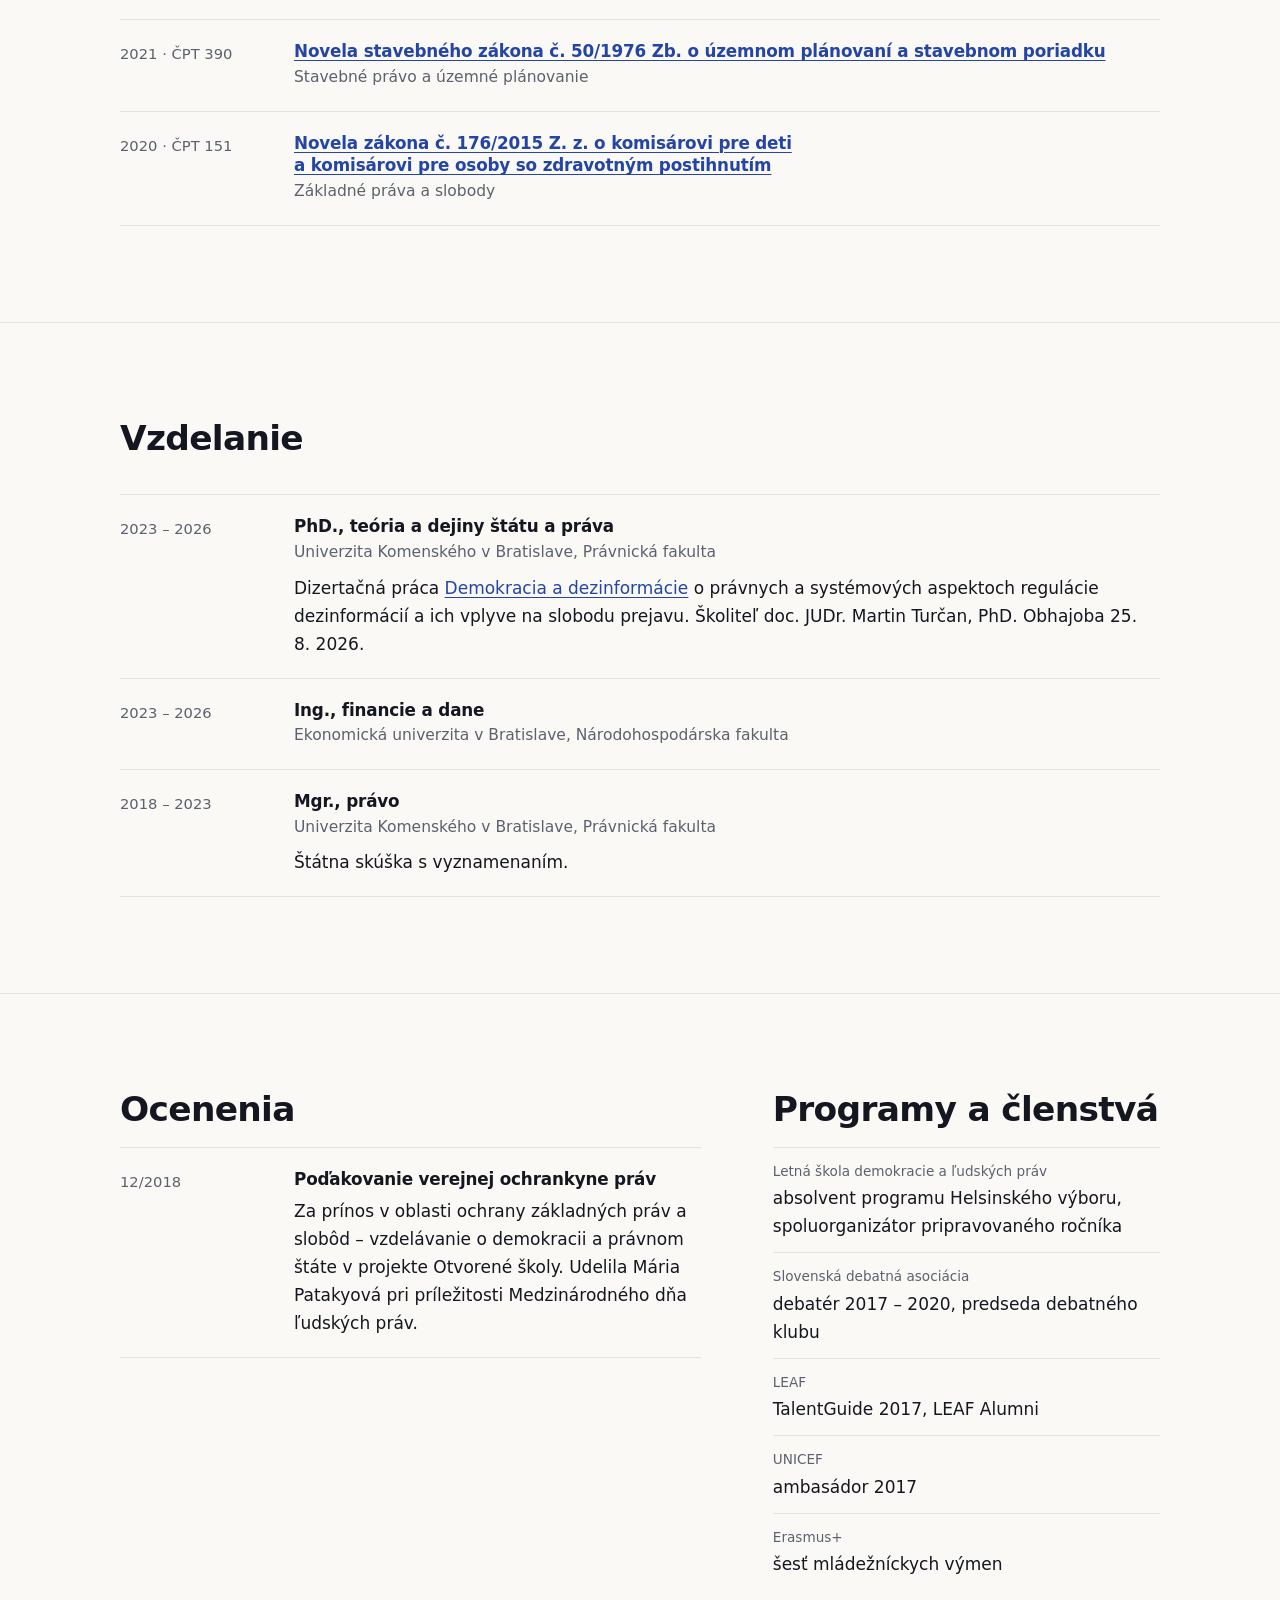
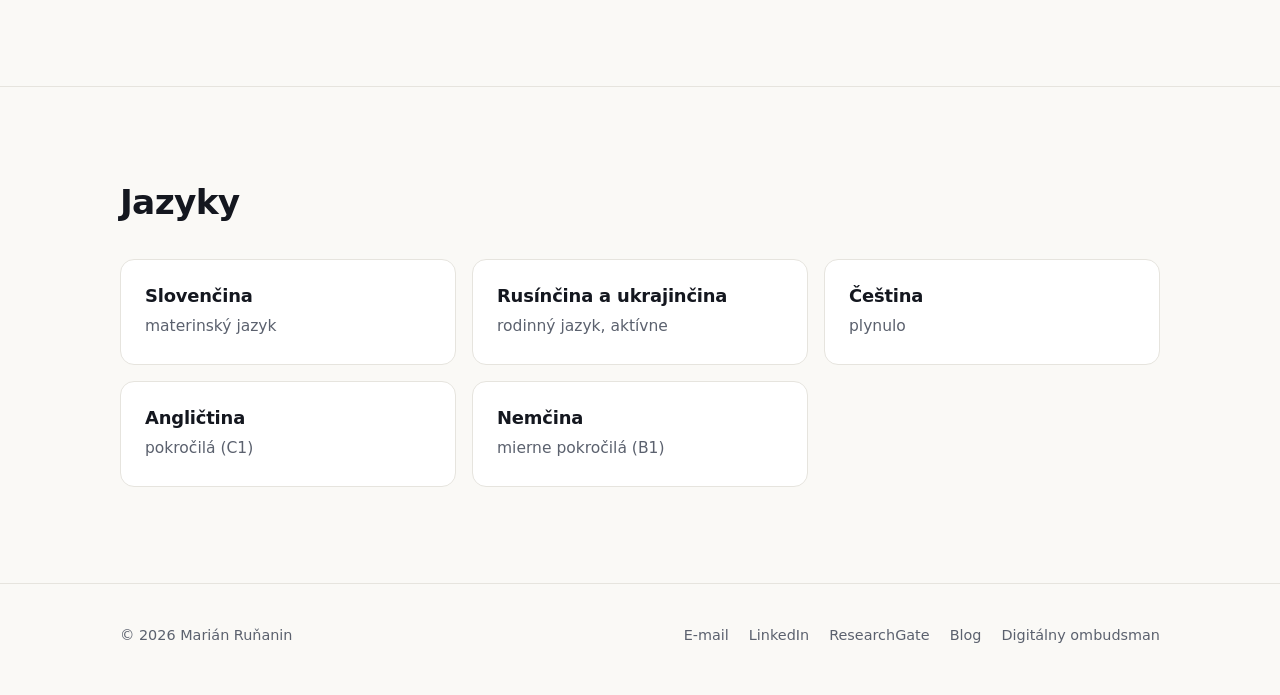
==== commit c051997c: "Dizertácia Demokracia a dezinformácie, odborný článok, doména marianrunanin.sk Co-Authored-By: Claud" ====
--- a/kariera.html
+++ b/kariera.html
@@ -5,6 +5,7 @@
   <meta name="viewport" content="width=device-width, initial-scale=1">
   <title>Kariéra – Marián Ruňanin</title>
   <meta name="description" content="Profesijná dráha Mariána Ruňanina: Právnická fakulta UK, Digitálny ombudsman, magistrát hlavného mesta, Národná rada SR, ministerstvo, advokácia a ombudsmanské inštitúcie.">
+  <link rel="canonical" href="https://marianrunanin.sk/kariera.html">
   <link rel="icon" href="assets/favicon.svg" type="image/svg+xml">
   <link rel="stylesheet" href="assets/style.css">
   <script>try{var l=new URLSearchParams(location.search).get('lang')||localStorage.getItem('lang');if(l==='sk'||l==='en'){document.documentElement.setAttribute('data-lang',l);document.documentElement.lang=l}}catch(e){}</script>
@@ -222,7 +223,7 @@
           <div>
             <h3><span lang="sk">PhD., teória a dejiny štátu a práva</span><span lang="en">PhD in Theory and History of State and Law</span></h3>
             <p class="where"><span lang="sk">Univerzita Komenského v Bratislave, Právnická fakulta</span><span lang="en">Comenius University in Bratislava, Faculty of Law</span></p>
-            <p><span lang="sk">Dizertačná práca o dezinformáciách a ústavných limitoch zásahov štátu do slobody prejavu. Obhajoba 25. 8. 2026.</span><span lang="en">Dissertation on disinformation and the constitutional limits of state interference with freedom of expression. Defended 25 August 2026.</span></p>
+            <p><span lang="sk">Dizertačná práca <a href="publikacie.html">Demokracia a dezinformácie</a> o právnych a systémových aspektoch regulácie dezinformácií a ich vplyve na slobodu prejavu. Školiteľ doc. JUDr. Martin Turčan, PhD. Obhajoba 25. 8. 2026.</span><span lang="en">Dissertation <a href="publikacie.html"><em>Democracy and Disinformation</em></a> on the legal and systemic aspects of regulating disinformation and its impact on free speech. Supervisor doc. JUDr. Martin Turčan, PhD. Defended 25 August 2026.</span></p>
           </div>
         </li>
         <li>
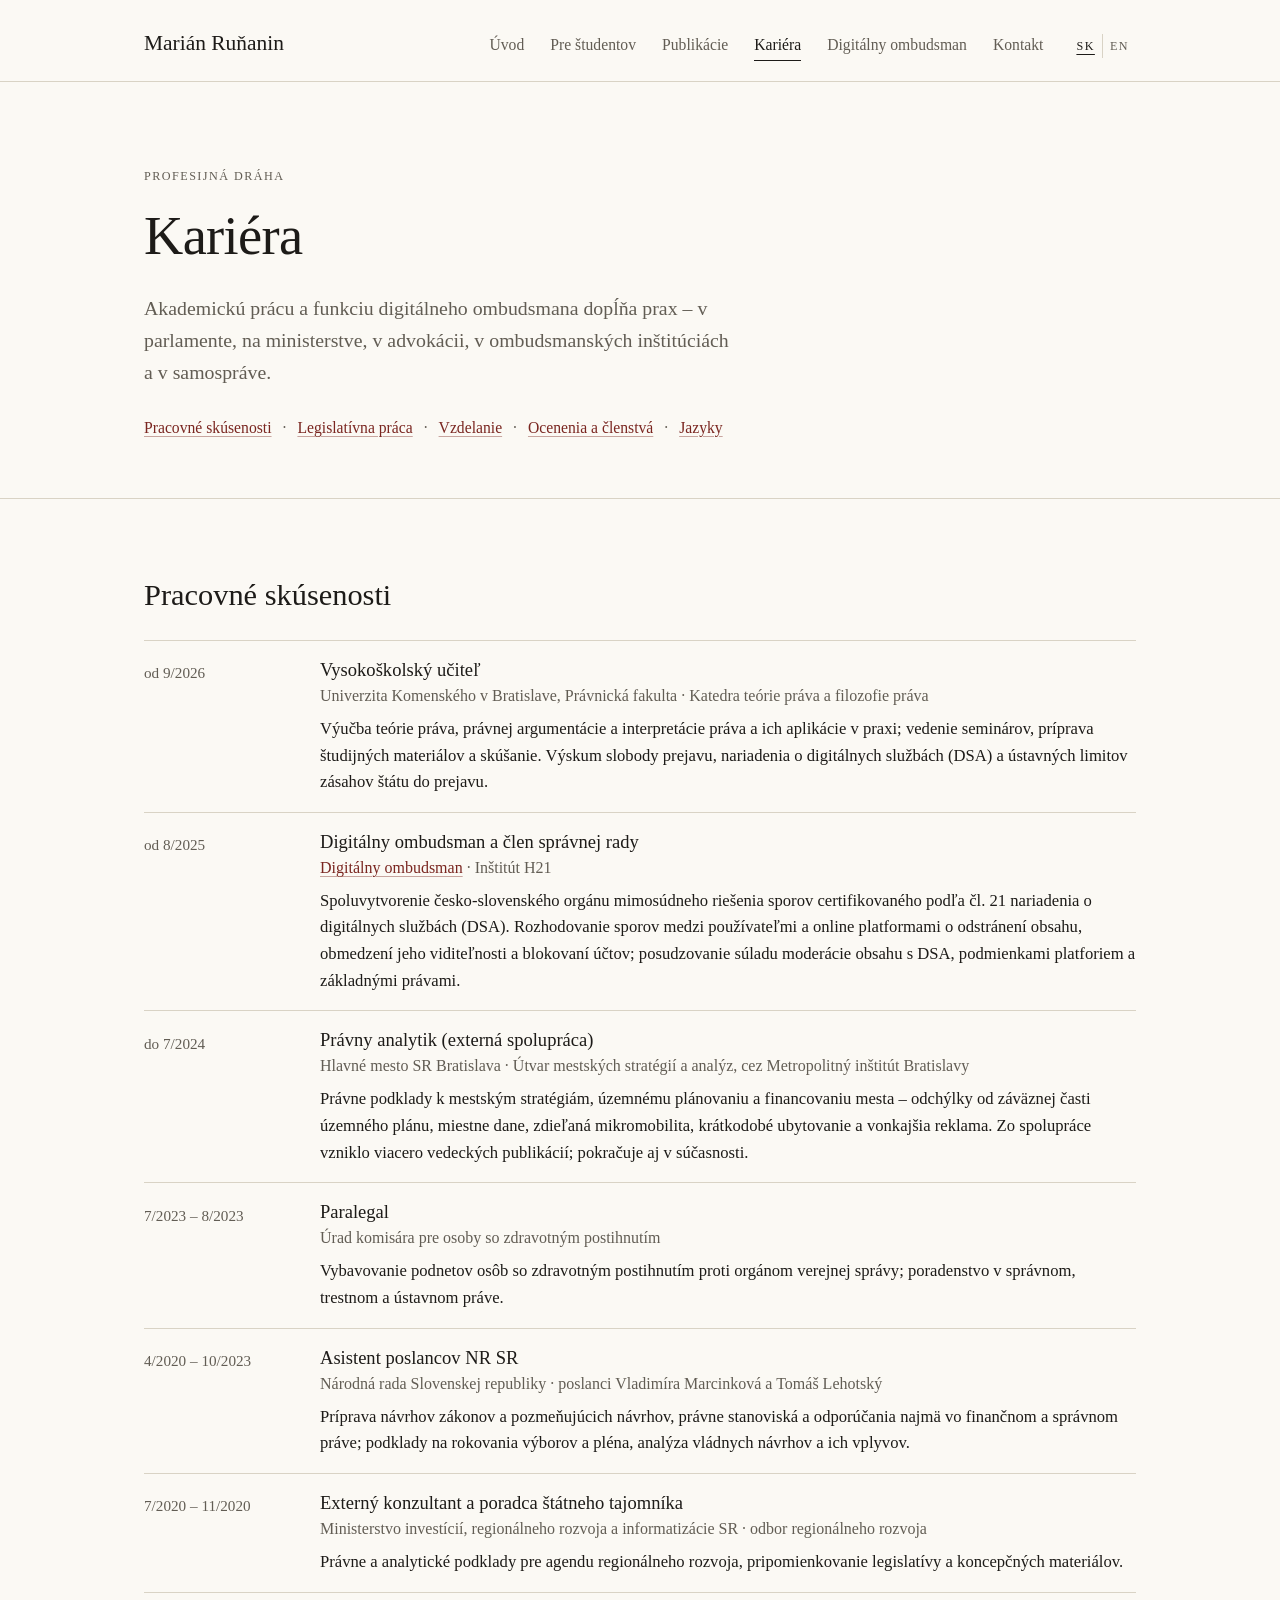
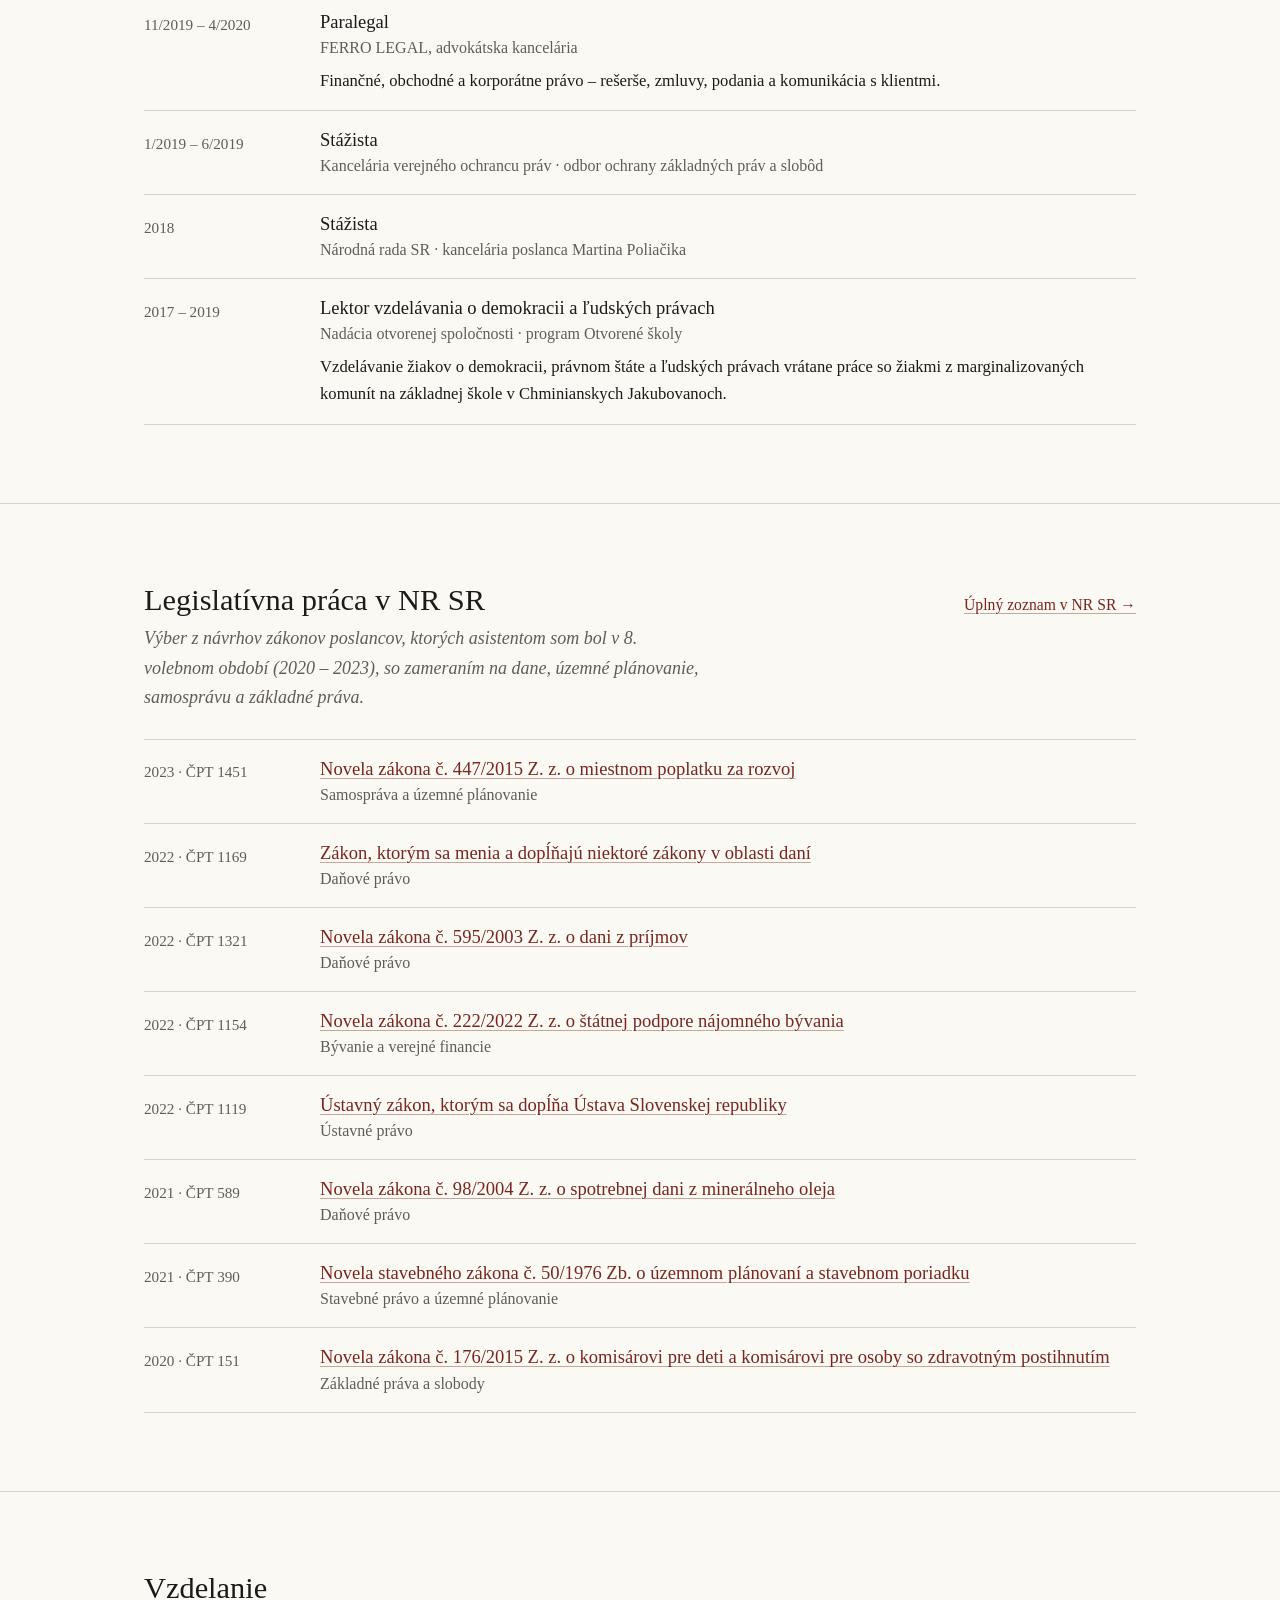
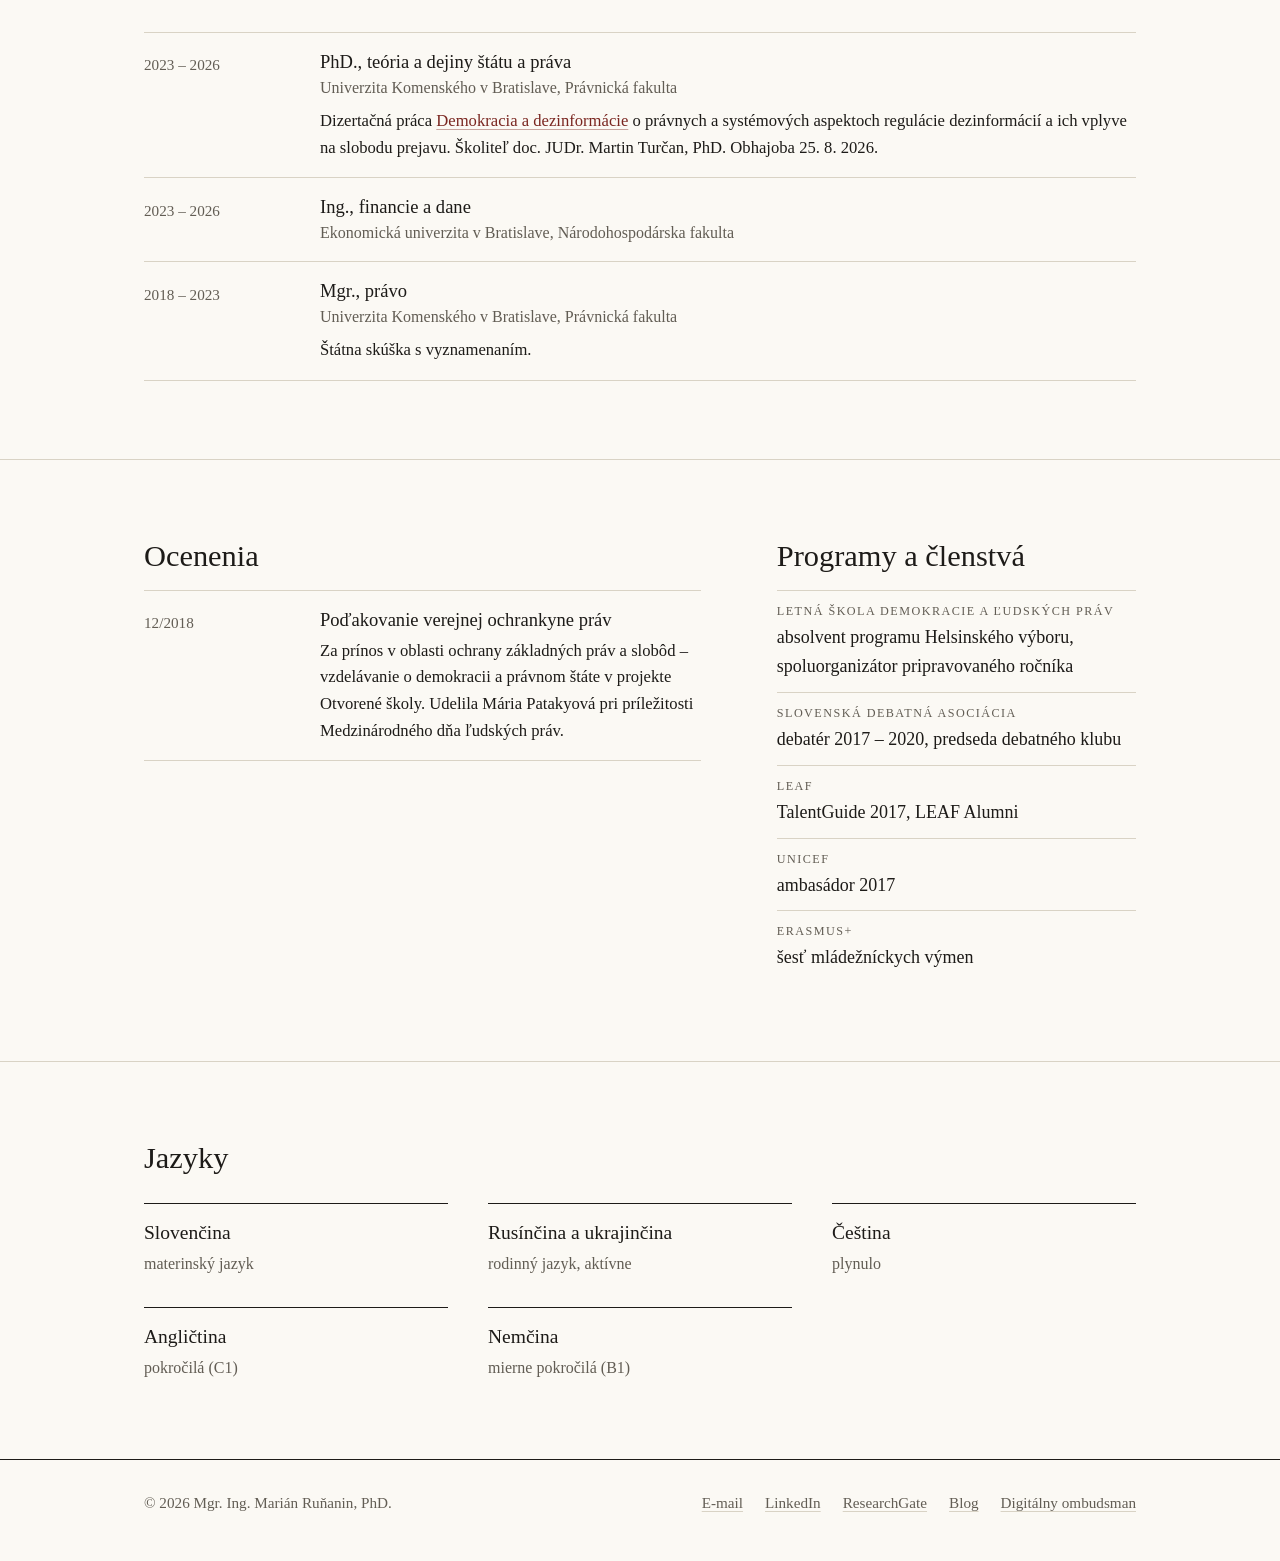
==== commit df21205d: "Klasický dizajn: pätkové písmo, linky namiesto kariet; dôraz na univerzitu a Digitálneho ombudsmana " ====
--- a/kariera.html
+++ b/kariera.html
@@ -4,7 +4,7 @@
   <meta charset="utf-8">
   <meta name="viewport" content="width=device-width, initial-scale=1">
   <title>Kariéra – Marián Ruňanin</title>
-  <meta name="description" content="Profesijná dráha Mariána Ruňanina: Právnická fakulta UK, Digitálny ombudsman, magistrát hlavného mesta, Národná rada SR, ministerstvo, advokácia a ombudsmanské inštitúcie.">
+  <meta name="description" content="Profesijná dráha Mariána Ruňanina: Právnická fakulta UK, Digitálny ombudsman, Národná rada SR, ministerstvo, advokácia, ombudsmanské inštitúcie a samospráva.">
   <link rel="canonical" href="https://marianrunanin.sk/kariera.html">
   <link rel="icon" href="assets/favicon.svg" type="image/svg+xml">
   <link rel="stylesheet" href="assets/style.css">
@@ -16,7 +16,7 @@
 
 <header class="site-header">
   <div class="container header-inner">
-    <a class="brand" href="index.html"><span class="brand-mark" aria-hidden="true">MR</span>Marián Ruňanin</a>
+    <a class="brand" href="index.html">Marián Ruňanin</a>
     <button class="nav-toggle" type="button" aria-expanded="false" aria-controls="nav" aria-label="Menu">
       <svg width="20" height="20" viewBox="0 0 24 24" fill="none" stroke="currentColor" stroke-width="2" stroke-linecap="round" aria-hidden="true"><path d="M4 7h16M4 12h16M4 17h16"/></svg>
     </button>
@@ -42,8 +42,8 @@
       <p class="eyebrow"><span lang="sk">Profesijná dráha</span><span lang="en">Professional path</span></p>
       <h1><span lang="sk">Kariéra</span><span lang="en">Career</span></h1>
       <p class="lead">
-        <span lang="sk">Akademickú prácu spájam s praxou – od parlamentu a ministerstva cez advokáciu a ombudsmanské inštitúcie až po samosprávu hlavného mesta a univerzitu.</span>
-        <span lang="en">I combine academic work with practice – from Parliament and a ministry, through a law firm and ombudsman institutions, to Bratislava City Hall and the university.</span>
+        <span lang="sk">Akademickú prácu a funkciu digitálneho ombudsmana dopĺňa prax – v parlamente, na ministerstve, v advokácii, v ombudsmanských inštitúciách a v samospráve.</span>
+        <span lang="en">My academic work and my role as a digital ombudsman build on practice – in Parliament, at a ministry, in a law firm, in ombudsman institutions and in local government.</span>
       </p>
       <ul class="toc">
         <li><a href="#prax"><span lang="sk">Pracovné skúsenosti</span><span lang="en">Experience</span></a></li>
@@ -77,11 +77,11 @@
           </div>
         </li>
         <li>
-          <span class="when"><span lang="sk">od 9/2026</span><span lang="en">since 9/2026</span></span>
-          <div>
-            <h3><span lang="sk">Právny analytik</span><span lang="en">Legal analyst</span></h3>
-            <p class="where"><span lang="sk">Hlavné mesto Slovenskej republiky Bratislava · Útvar mestských stratégií a analýz</span><span lang="en">City of Bratislava, City Hall · Urban Strategies and Analyses Unit</span></p>
-            <p><span lang="sk">Právne poradenstvo pri tvorbe mestských stratégií, návrhy všeobecne záväzných nariadení a právne stanoviská pre vedenie mesta. Územné plánovanie a strategický rozvoj mesta vrátane odchýlok od záväznej časti územného plánu a rokovaní s developermi. Analýzy k financovaniu mesta a regulácii mestského prostredia – miestne dane, zdieľaná mikromobilita, krátkodobé ubytovanie, vonkajšia reklama. Predtým externá spolupráca cez Metropolitný inštitút Bratislavy (do 7/2024).</span><span lang="en">Legal advice on city strategies, drafting municipal regulations and legal opinions for city leadership. Spatial planning and strategic development, including deviations from the binding part of the zoning plan and negotiations with developers. Analyses of city finance and urban regulation – local taxes, shared micromobility, short-term rentals, outdoor advertising. Previously external cooperation via the Metropolitan Institute of Bratislava (until 7/2024).</span></p>
+          <span class="when"><span lang="sk">do 7/2024</span><span lang="en">until 7/2024</span></span>
+          <div>
+            <h3><span lang="sk">Právny analytik (externá spolupráca)</span><span lang="en">Legal analyst (external cooperation)</span></h3>
+            <p class="where"><span lang="sk">Hlavné mesto SR Bratislava · Útvar mestských stratégií a analýz, cez Metropolitný inštitút Bratislavy</span><span lang="en">City of Bratislava · Urban Strategies and Analyses Unit, via the Metropolitan Institute of Bratislava</span></p>
+            <p><span lang="sk">Právne podklady k mestským stratégiám, územnému plánovaniu a financovaniu mesta – odchýlky od záväznej časti územného plánu, miestne dane, zdieľaná mikromobilita, krátkodobé ubytovanie a vonkajšia reklama. Zo spolupráce vzniklo viacero vedeckých publikácií; pokračuje aj v súčasnosti.</span><span lang="en">Legal input on city strategies, spatial planning and city finance – deviations from the binding part of the zoning plan, local taxes, shared micromobility, short-term rentals and outdoor advertising. The cooperation led to several academic publications and continues today.</span></p>
           </div>
         </li>
         <li>
@@ -306,7 +306,7 @@
 
 <footer class="site-footer">
   <div class="container footer-inner">
-    <p>© <span data-year>2026</span> Marián Ruňanin</p>
+    <p>© <span data-year>2026</span> Mgr. Ing. Marián Ruňanin, PhD.</p>
     <div class="footer-links">
       <a href="mailto:marian.runanin@flaw.uniba.sk">E-mail</a>
       <a href="https://www.linkedin.com/in/mari%C3%A1n-ru%C5%88anin-a3080412b/" rel="noopener">LinkedIn</a>
--- a/assets/style.css
+++ b/assets/style.css
@@ -1,58 +1,34 @@
 /* ==========================================================================
    Osobný akademický web – štýly
-   Farby a rozmery sú definované ako premenné nižšie; zmenou --accent
-   sa prefarbí celý web.
+   Klasická typografia: pätkové písmo, papierové pozadie, tenké linky.
+   Farby a písmo sú premenné nižšie; zmenou --accent sa prefarbia odkazy.
    ========================================================================== */
 
 :root {
   color-scheme: light dark;
-  --bg: #faf9f6;
-  --surface: #ffffff;
-  --text: #14171f;
-  --muted: #5b616e;
-  --line: #e6e4de;
-  --hover: #f0eee8;
-  --accent: #2445a6;
-  --accent-strong: #1b3586;
-  --accent-soft: #edf0f9;
-  --accent-ink: #1b3586;
-  --on-accent: #ffffff;
-  --ok: #15803d;
-  --ok-soft: #e8f5ec;
-  --feature-bg: #121d42;
-  --feature-text: #f2f4fa;
-  --feature-muted: #b3bdd8;
-  --feature-line: rgba(255, 255, 255, .14);
-  --todo-bg: #fff1bf;
-  --todo-text: #6b4c00;
-
-  --radius: 14px;
-  --max: 1080px;
-  --header-h: 68px;
-  --font: ui-sans-serif, system-ui, -apple-system, "Segoe UI", Roboto, "Helvetica Neue", Arial, sans-serif;
+  --bg: #fbf9f4;
+  --tint: #f3efe6;
+  --text: #1d1b18;
+  --muted: #625d54;
+  --line: #d9d3c5;
+  --accent: #7a2620;
+  --accent-strong: #561813;
+  --ok: #2f6b3a;
+
+  --max: 1040px;
+  --serif: "Iowan Old Style", "Palatino Linotype", Palatino, "Book Antiqua", "URW Palladio L", P052, "Noto Serif", Georgia, serif;
 }
 
 @media (prefers-color-scheme: dark) {
   :root {
-    --bg: #0e1014;
-    --surface: #151820;
-    --text: #eceef2;
-    --muted: #9ba2b0;
-    --line: #252a34;
-    --hover: #1c2029;
-    --accent: #8fa9ff;
-    --accent-strong: #adc0ff;
-    --accent-soft: #18213d;
-    --accent-ink: #b4c5ff;
-    --on-accent: #0b1430;
-    --ok: #5fd08a;
-    --ok-soft: #12291b;
-    --feature-bg: #17203f;
-    --feature-text: #f2f4fa;
-    --feature-muted: #aab5d3;
-    --feature-line: rgba(255, 255, 255, .12);
-    --todo-bg: #3a3112;
-    --todo-text: #f5d97a;
+    --bg: #161513;
+    --tint: #1f1d1a;
+    --text: #ece7dc;
+    --muted: #a69f91;
+    --line: #3a362f;
+    --accent: #e2a798;
+    --accent-strong: #f1c4b8;
+    --ok: #8cc797;
   }
 }
 
@@ -63,46 +39,48 @@
 html {
   -webkit-text-size-adjust: 100%;
   scroll-behavior: smooth;
-  scroll-padding-top: calc(var(--header-h) + 16px);
+  scroll-padding-top: 24px;
 }
 
 body {
   margin: 0;
   background: var(--bg);
   color: var(--text);
-  font: 400 1.0625rem/1.65 var(--font);
+  font: 400 1.125rem/1.65 var(--serif);
+  font-variant-numeric: oldstyle-nums;
+  font-kerning: normal;
+  text-rendering: optimizeLegibility;
   -webkit-font-smoothing: antialiased;
-  text-rendering: optimizeLegibility;
   overflow-x: hidden;
 }
+
+::selection { background: color-mix(in srgb, var(--accent) 22%, transparent); }
 
 img { max-width: 100%; display: block; }
 
 a {
   color: var(--accent);
+  text-decoration: underline;
   text-decoration-thickness: 1px;
   text-underline-offset: 3px;
-}
-a:hover { text-decoration-thickness: 2px; }
-
-:focus-visible {
-  outline: 2px solid var(--accent);
-  outline-offset: 3px;
-  border-radius: 6px;
-}
+  text-decoration-color: color-mix(in srgb, var(--accent) 40%, transparent);
+}
+a:hover { color: var(--accent-strong); text-decoration-color: currentColor; }
+
+:focus-visible { outline: 2px solid var(--accent); outline-offset: 3px; }
 
 h1, h2, h3 {
   margin: 0 0 .5em;
-  line-height: 1.15;
-  letter-spacing: -0.02em;
-  font-weight: 650;
+  font-weight: 400;
+  line-height: 1.2;
   text-wrap: balance;
 }
-h1 { font-size: clamp(2.5rem, 7vw, 4.25rem); letter-spacing: -0.04em; line-height: 1.02; }
-h2 { font-size: clamp(1.6rem, 3.2vw, 2.15rem); }
-h3 { font-size: 1.12rem; letter-spacing: -0.01em; line-height: 1.35; }
+h1 { font-size: clamp(2.6rem, 6.4vw, 4.1rem); line-height: 1.06; letter-spacing: -0.012em; }
+h2 { font-size: clamp(1.5rem, 2.8vw, 1.9rem); }
+h3 { font-size: 1.16rem; line-height: 1.35; }
 
 p { margin: 0 0 1em; text-wrap: pretty; }
+strong { font-weight: 700; }
 
 [hidden] { display: none !important; }
 
@@ -114,7 +92,7 @@
   width: 100%;
   max-width: var(--max);
   margin: 0 auto;
-  padding: 0 20px;
+  padding: 0 24px;
 }
 
 .skip {
@@ -122,597 +100,482 @@
   left: 16px;
   top: -60px;
   z-index: 100;
-  padding: 10px 14px;
+  padding: 8px 14px;
   background: var(--text);
   color: var(--bg);
-  border-radius: 8px;
 }
 .skip:focus { top: 12px; }
 
+/* Malé nadpisy verzálkami: štítky, hlavičky tabuliek */
+.eyebrow, .label, .kicker, .notice-meta, .badge, .status,
+.facts dt, .mail-list dt, .role-facts .k, .table th {
+  color: var(--muted);
+  font-size: .76rem;
+  font-weight: 400;
+  font-variant-numeric: lining-nums;
+  letter-spacing: .12em;
+  text-transform: uppercase;
+}
+
 /* ---------- Hlavička ---------- */
 
-.site-header {
-  position: sticky;
-  top: 0;
-  z-index: 50;
-  background: color-mix(in srgb, var(--bg) 86%, transparent);
-  -webkit-backdrop-filter: saturate(1.4) blur(12px);
-  backdrop-filter: saturate(1.4) blur(12px);
-  border-bottom: 1px solid transparent;
-  transition: border-color .2s ease;
-}
-.site-header.scrolled { border-bottom-color: var(--line); }
+.site-header { position: relative; border-bottom: 1px solid var(--line); }
 
 .header-inner {
   display: flex;
-  align-items: center;
+  align-items: baseline;
   justify-content: space-between;
   gap: 24px;
-  height: var(--header-h);
+  padding-top: 26px;
+  padding-bottom: 20px;
 }
 
 .brand {
-  display: inline-flex;
-  align-items: center;
-  gap: 10px;
   color: var(--text);
-  font-weight: 650;
-  letter-spacing: -0.01em;
+  font-size: 1.34rem;
   text-decoration: none;
   white-space: nowrap;
 }
-.brand-mark {
-  display: grid;
-  place-items: center;
-  width: 30px;
-  height: 30px;
-  border-radius: 8px;
-  background: var(--accent);
-  color: var(--on-accent);
-  font-size: .74rem;
-  font-weight: 700;
-  letter-spacing: .02em;
-}
-
-.nav { display: flex; align-items: center; gap: 2px; }
+.brand:hover { color: var(--text); }
+
+.nav { display: flex; flex-wrap: wrap; align-items: baseline; justify-content: flex-end; gap: 4px 26px; }
 .nav a {
-  padding: 8px 12px;
-  border-radius: 8px;
+  padding-bottom: 2px;
+  border-bottom: 1px solid transparent;
   color: var(--muted);
-  font-size: .95rem;
-  font-weight: 500;
+  font-size: .98rem;
   text-decoration: none;
-  transition: color .15s, background-color .15s;
-}
-.nav a:hover { color: var(--text); background: var(--hover); }
-.nav a[aria-current="page"] { color: var(--text); background: var(--hover); }
-
-.lang-switch {
-  display: inline-flex;
-  margin-left: 10px;
-  padding: 3px;
-  border: 1px solid var(--line);
-  border-radius: 999px;
-}
+}
+.nav a:hover { color: var(--text); }
+.nav a[aria-current="page"] { color: var(--text); border-bottom-color: var(--text); }
+
+.lang-switch { display: inline-flex; font-size: .76rem; letter-spacing: .12em; }
 .lang-switch button {
-  padding: 4px 10px;
+  padding: 2px 7px;
   border: 0;
-  border-radius: 999px;
-  background: transparent;
+  background: none;
   color: var(--muted);
-  font: 600 .76rem/1.4 var(--font);
-  letter-spacing: .05em;
+  font: inherit;
+  font-variant-numeric: lining-nums;
+  letter-spacing: inherit;
   cursor: pointer;
 }
-.lang-switch button[aria-pressed="true"] { background: var(--text); color: var(--bg); }
-
-.nav-toggle {
-  display: none;
-  place-items: center;
-  width: 42px;
-  height: 42px;
-  border: 1px solid var(--line);
-  border-radius: 10px;
-  background: transparent;
-  color: var(--text);
-  cursor: pointer;
-}
+.lang-switch button + button { border-left: 1px solid var(--line); }
+.lang-switch button[aria-pressed="true"] { color: var(--text); text-decoration: underline; text-underline-offset: 4px; }
+
+.nav-toggle { display: none; }
 
 @media (max-width: 1000px) {
-  .nav-toggle { display: inline-grid; }
+  .header-inner { align-items: center; padding-top: 16px; padding-bottom: 16px; }
+  .nav-toggle {
+    display: inline-grid;
+    place-items: center;
+    width: 42px;
+    height: 42px;
+    border: 1px solid var(--line);
+    background: transparent;
+    color: var(--text);
+    cursor: pointer;
+  }
   .nav {
-    position: fixed;
-    top: var(--header-h);
+    position: absolute;
+    top: 100%;
     left: 0;
     right: 0;
+    z-index: 20;
     display: none;
     flex-direction: column;
     align-items: stretch;
-    gap: 2px;
-    padding: 12px 16px 20px;
+    gap: 0;
+    padding: 4px 24px 20px;
     background: var(--bg);
-    border-bottom: 1px solid var(--line);
-    box-shadow: 0 16px 32px -24px rgba(0, 0, 0, .35);
+    border-top: 1px solid var(--line);
+    border-bottom: 1px solid var(--text);
   }
   .nav.open { display: flex; }
-  .nav a { padding: 12px; font-size: 1.05rem; }
-  .lang-switch { align-self: flex-start; margin: 10px 0 0 8px; }
-}
-
-/* ---------- Úvodná sekcia ---------- */
-
-.hero { padding: clamp(56px, 10vw, 128px) 0 clamp(56px, 8vw, 104px); }
+  .nav a, .nav a[aria-current="page"] { padding: 13px 0; border-bottom: 1px solid var(--line); font-size: 1.08rem; }
+  .lang-switch { align-self: flex-start; margin-top: 16px; }
+}
+
+/* ---------- Úvod ---------- */
+
+.hero { padding: clamp(48px, 8vw, 100px) 0 clamp(48px, 7vw, 88px); }
 
 .hero-grid {
   display: grid;
   grid-template-columns: minmax(0, 1fr) auto;
-  gap: clamp(32px, 6vw, 72px);
+  gap: clamp(32px, 6vw, 84px);
   align-items: center;
 }
 
-.eyebrow {
-  margin: 0 0 18px;
-  color: var(--accent);
-  font-size: .8rem;
-  font-weight: 650;
-  letter-spacing: .09em;
-  text-transform: uppercase;
+.eyebrow { margin: 0 0 22px; }
+
+.hero h1 { margin-bottom: .22em; }
+
+.hero-role {
+  margin: 0 0 24px;
+  font-size: clamp(1.22rem, 2.3vw, 1.5rem);
+  font-style: italic;
+  line-height: 1.35;
 }
 
 .lead {
-  max-width: 58ch;
+  max-width: 60ch;
+  margin-bottom: 0;
   color: var(--muted);
-  font-size: clamp(1.1rem, 2vw, 1.28rem);
+  font-size: clamp(1.12rem, 1.7vw, 1.24rem);
   line-height: 1.6;
 }
 
 .portrait {
-  position: relative;
-  display: grid;
-  place-items: center;
-  width: clamp(220px, 27vw, 320px);
-  aspect-ratio: 4 / 5;
-  overflow: hidden;
+  width: clamp(210px, 25vw, 300px);
   margin: 0;
-  border-radius: 24px;
-  background:
-    radial-gradient(120% 120% at 0% 0%, var(--accent-soft) 0%, transparent 60%),
-    var(--surface);
+  padding: 8px;
   border: 1px solid var(--line);
 }
-.portrait img { width: 100%; height: 100%; object-fit: cover; }
-.portrait-initials {
-  color: var(--accent);
-  font-size: clamp(3rem, 7vw, 4.5rem);
-  font-weight: 650;
-  letter-spacing: -0.05em;
-}
-
-.actions { display: flex; flex-wrap: wrap; gap: 12px; margin-top: 32px; }
-
-.btn {
-  display: inline-flex;
-  align-items: center;
-  gap: 8px;
-  padding: 11px 18px;
-  border: 1px solid var(--line);
-  border-radius: 10px;
-  background: var(--surface);
-  color: var(--text);
-  font-size: .95rem;
-  font-weight: 600;
-  line-height: 1.3;
-  text-decoration: none;
-  transition: border-color .15s, background-color .15s, transform .15s;
-}
-.btn:hover { border-color: var(--text); }
-.btn:active { transform: translateY(1px); }
-.btn-primary { background: var(--accent); border-color: var(--accent); color: var(--on-accent); }
-.btn-primary:hover { background: var(--accent-strong); border-color: var(--accent-strong); }
-.btn svg { width: 16px; height: 16px; flex: none; }
+.portrait img { width: 100%; height: auto; aspect-ratio: 4 / 5; object-fit: cover; }
 
 .profiles {
   display: flex;
   flex-wrap: wrap;
-  gap: 8px 22px;
+  gap: 4px 0;
   margin: 28px 0 0;
   padding: 0;
   list-style: none;
-  font-size: .92rem;
-}
-.profiles a {
-  display: inline-flex;
-  align-items: center;
-  gap: 6px;
-  color: var(--muted);
-  text-decoration: none;
-}
-.profiles a:hover { color: var(--accent); }
-.profiles svg { width: 15px; height: 15px; }
+  font-size: .98rem;
+}
+.profiles li:not(:last-child)::after, .toc li:not(:last-child)::after { content: "·"; margin: 0 .7em; color: var(--muted); }
+.profiles a { color: var(--muted); text-decoration-color: var(--line); }
+.profiles a:hover { color: var(--accent); text-decoration-color: currentColor; }
 
 @media (max-width: 760px) {
   .hero-grid { grid-template-columns: 1fr; }
-  .portrait { order: -1; width: 136px; border-radius: 18px; }
-  .portrait-initials { font-size: 2.4rem; }
-}
-
-@media (prefers-reduced-motion: no-preference) {
-  .hero-grid > * { animation: rise .6s cubic-bezier(.2, .7, .2, 1) both; }
-  .hero-grid > :nth-child(2) { animation-delay: .08s; }
-  @keyframes rise { from { opacity: 0; transform: translateY(12px); } }
-}
-
-/* ---------- Zvýraznený blok (Digitálny ombudsman) ---------- */
-
-.feature-wrap { padding: 0 0 clamp(56px, 8vw, 96px); }
-
-.feature {
-  position: relative;
-  display: grid;
-  grid-template-columns: minmax(0, 1.5fr) minmax(0, 1fr);
-  gap: clamp(32px, 5vw, 64px);
-  overflow: hidden;
-  padding: clamp(28px, 5vw, 56px);
-  border-radius: 24px;
-  background:
-    radial-gradient(90% 120% at 100% 0%, rgba(120, 150, 255, .22) 0%, transparent 55%),
-    var(--feature-bg);
-  color: var(--feature-text);
-}
-.feature h2 { margin-bottom: .6em; font-size: clamp(1.6rem, 3.4vw, 2.3rem); }
-.feature p { color: var(--feature-muted); }
-.feature a:not(.btn) { color: var(--feature-text); }
-
-.feature-kicker {
-  display: inline-flex;
-  flex-wrap: wrap;
-  align-items: center;
-  gap: 8px 12px;
-  margin: 0 0 20px;
-  font-size: .8rem;
-  font-weight: 650;
-  letter-spacing: .09em;
+  .portrait { order: -1; width: 150px; padding: 6px; }
+}
+
+/* ---------- Tlačidlá ---------- */
+
+.actions { display: flex; flex-wrap: wrap; align-items: center; gap: 10px 12px; margin-top: 26px; }
+
+.btn {
+  display: inline-block;
+  padding: 9px 18px 8px;
+  border: 1px solid var(--text);
+  background: transparent;
+  color: var(--text);
+  font-size: .78rem;
+  font-variant-numeric: lining-nums;
+  letter-spacing: .12em;
+  line-height: 1.4;
+  text-decoration: none;
   text-transform: uppercase;
-}
-.feature-kicker .pill {
-  padding: 3px 10px;
-  border: 1px solid var(--feature-line);
-  border-radius: 999px;
-  color: var(--feature-muted);
-  font-weight: 500;
-  letter-spacing: .02em;
-  text-transform: none;
-}
-
-.feature .btn { border-color: var(--feature-line); background: transparent; color: var(--feature-text); }
-.feature .btn:hover { border-color: var(--feature-text); }
-.feature .btn-light { background: #ffffff; border-color: #ffffff; color: #121d42; }
-.feature .btn-light:hover { background: #e4e9f7; border-color: #e4e9f7; }
-
-.stats { display: grid; align-content: center; gap: 0; margin: 0; }
-.stats div { padding: 18px 0; border-top: 1px solid var(--feature-line); }
-.stats div:last-child { border-bottom: 1px solid var(--feature-line); }
-.stats dt { font-size: clamp(1.5rem, 3vw, 2rem); font-weight: 650; letter-spacing: -0.02em; line-height: 1.1; }
-.stats dd { margin: 4px 0 0; color: var(--feature-muted); font-size: .95rem; }
-
-.feature-foot { margin: 22px 0 0; font-size: .92rem; }
-.feature-foot a { font-weight: 600; text-decoration: none; }
-.feature-foot a:hover { text-decoration: underline; }
-
-@media (max-width: 820px) { .feature { grid-template-columns: 1fr; } }
-
-/* Text, ktorý treba ešte doplniť (pred zverejnením odstrániť) */
-.todo {
-  padding: 1px 6px;
-  border-radius: 4px;
-  background: var(--todo-bg);
-  color: var(--todo-text);
-  font-weight: 500;
+  transition: background-color .15s, color .15s, border-color .15s;
+}
+.btn:hover { background: var(--text); color: var(--bg); }
+.btn-primary { background: var(--text); color: var(--bg); }
+.btn-primary:hover { background: var(--accent); border-color: var(--accent); color: var(--bg); }
+
+/* ---------- Dve roly: univerzita a Digitálny ombudsman ---------- */
+
+.roles { border-top: 3px double var(--text); }
+
+.roles-grid { display: grid; grid-template-columns: minmax(0, 1fr) minmax(0, 1fr); }
+
+.role { padding: clamp(32px, 5vw, 56px) clamp(24px, 4vw, 56px) clamp(36px, 5vw, 60px) 0; scroll-margin-top: 0; }
+.role + .role { padding-right: 0; padding-left: clamp(24px, 4vw, 56px); border-left: 1px solid var(--line); }
+
+.role .label { margin: 0 0 14px; }
+.role h2 { margin-bottom: 6px; }
+.role-org { margin: 0 0 18px; color: var(--muted); font-style: italic; line-height: 1.5; }
+.role > p:not([class]) { margin-bottom: 0; }
+
+.role-facts { margin: 22px 0 0; padding: 0; list-style: none; border-top: 1px solid var(--line); }
+.role-facts li {
+  display: grid;
+  grid-template-columns: 7.2rem minmax(0, 1fr);
+  gap: 16px;
+  padding: 9px 0;
+  border-bottom: 1px solid var(--line);
+  font-size: 1rem;
+  line-height: 1.5;
+}
+.role-facts .k { padding-top: .3em; }
+
+.role-more { margin: 18px 0 0; font-size: .98rem; }
+
+@media (max-width: 820px) {
+  .roles-grid { grid-template-columns: 1fr; }
+  .role { padding-right: 0; }
+  .role + .role { padding-left: 0; border-left: 0; border-top: 1px solid var(--line); }
 }
 
 /* ---------- Sekcie ---------- */
 
-.section { padding: clamp(56px, 8vw, 96px) 0; border-top: 1px solid var(--line); }
+.section { padding: clamp(44px, 6.5vw, 78px) 0; border-top: 1px solid var(--line); }
 
 .section-head {
   display: flex;
   flex-wrap: wrap;
-  align-items: flex-end;
+  align-items: baseline;
   justify-content: space-between;
-  gap: 12px 24px;
-  margin-bottom: 36px;
+  gap: 8px 24px;
+  margin-bottom: 26px;
 }
 .section-head h2 { margin: 0; }
-.section-head p { max-width: 56ch; margin: 8px 0 0; color: var(--muted); }
-
-.more {
-  display: inline-flex;
-  align-items: center;
-  gap: 6px;
-  font-weight: 600;
-  font-size: .95rem;
-  text-decoration: none;
-  white-space: nowrap;
-}
-.more:hover { text-decoration: underline; }
+.section-head p { max-width: 62ch; margin: 6px 0 0; color: var(--muted); font-style: italic; }
+
+.more { font-size: .98rem; white-space: nowrap; }
 
 .split {
   display: grid;
-  grid-template-columns: minmax(0, 1.5fr) minmax(0, 1fr);
-  gap: clamp(32px, 6vw, 72px);
+  grid-template-columns: minmax(0, 1.55fr) minmax(0, 1fr);
+  gap: clamp(32px, 6vw, 76px);
 }
 @media (max-width: 820px) { .split { grid-template-columns: 1fr; } }
 
 .prose { max-width: 66ch; }
 .prose p:last-child { margin-bottom: 0; }
 
-.label {
-  margin: 0 0 12px;
-  color: var(--muted);
-  font-size: .78rem;
-  font-weight: 650;
-  letter-spacing: .08em;
-  text-transform: uppercase;
-}
-
-.tags { display: flex; flex-wrap: wrap; gap: 8px; margin: 0 0 32px; padding: 0; list-style: none; }
-.tags li {
-  padding: 6px 12px;
-  border-radius: 999px;
-  background: var(--accent-soft);
-  color: var(--accent-ink);
-  font-size: .88rem;
-  font-weight: 500;
-}
+.label { margin: 0 0 10px; }
+
+.tags { margin: 0 0 30px; line-height: 1.6; }
 
 .facts { margin: 0; }
-.facts div { padding: 12px 0; border-top: 1px solid var(--line); }
-.facts dt { color: var(--muted); font-size: .85rem; }
+.facts div { padding: 10px 0; border-top: 1px solid var(--line); }
 .facts dd { margin: 2px 0 0; }
 
-/* ---------- Karty ---------- */
+/* ---------- Stĺpce s linkou navrchu (bývalé karty) ---------- */
 
 .grid {
   display: grid;
-  grid-template-columns: repeat(auto-fill, minmax(min(100%, 260px), 1fr));
-  gap: 16px;
-}
-
+  grid-template-columns: repeat(auto-fill, minmax(min(100%, 250px), 1fr));
+  gap: 30px 40px;
+}
 @media (min-width: 700px) {
   .grid-2 { grid-template-columns: repeat(2, minmax(0, 1fr)); }
 }
-
-.card {
-  padding: 24px;
-  border: 1px solid var(--line);
-  border-radius: var(--radius);
-  background: var(--surface);
-}
-.card h3 { margin-bottom: 6px; }
-.card p { margin: 0; color: var(--muted); font-size: .97rem; }
-.card .kicker { margin-bottom: 14px; color: var(--accent); font-size: .8rem; font-weight: 650; letter-spacing: .06em; text-transform: uppercase; }
-.card .big { margin: 0 0 4px; color: var(--text); font-size: 1.3rem; font-weight: 650; letter-spacing: -0.01em; }
-
-a.card {
-  display: flex;
-  flex-direction: column;
-  color: inherit;
-  text-decoration: none;
-  transition: border-color .2s, transform .2s;
-}
-a.card:hover { border-color: var(--accent); transform: translateY(-2px); }
-a.card .go { margin-top: auto; padding-top: 18px; color: var(--accent); font-size: .92rem; font-weight: 600; }
-
-.card-links { display: flex; flex-wrap: wrap; gap: 6px 16px; margin-top: 16px; font-size: .9rem; font-weight: 600; }
-.card-links a { text-decoration: none; }
-.card-links a:hover { text-decoration: underline; }
-
-/* ---------- Zoznamy s dátumom (novinky, kariéra) ---------- */
+.grid + .grid { margin-top: 30px; }
+
+.card { padding-top: 16px; border-top: 1px solid var(--text); }
+.card h3 { margin-bottom: 6px; font-size: 1.22rem; }
+.card p { margin: 0; color: var(--muted); font-size: 1rem; line-height: 1.55; }
+.card .kicker { margin-bottom: 10px; }
+.card .big { margin: 0 0 4px; color: var(--text); font-size: 1.22rem; line-height: 1.35; }
+
+a.card { display: block; color: inherit; text-decoration: none; }
+a.card h3 {
+  color: var(--accent);
+  text-decoration: underline;
+  text-decoration-thickness: 1px;
+  text-underline-offset: 3px;
+  text-decoration-color: color-mix(in srgb, var(--accent) 40%, transparent);
+}
+a.card:hover h3 { color: var(--accent-strong); text-decoration-color: currentColor; }
+a.card .go { display: none; }
+
+.card-links { display: flex; flex-wrap: wrap; gap: 4px 18px; margin-top: 12px; font-size: .98rem; }
+
+/* ---------- Zoznamy s dátumom (publikácie, blog, kariéra) ---------- */
 
 .rows { margin: 0; padding: 0; list-style: none; }
 .rows > li {
   display: grid;
-  grid-template-columns: 150px minmax(0, 1fr);
+  grid-template-columns: 9.5rem minmax(0, 1fr);
   gap: 24px;
-  padding: 20px 0;
+  padding: 16px 0;
   border-bottom: 1px solid var(--line);
 }
 .rows > li:first-child { border-top: 1px solid var(--line); }
-.rows .when { color: var(--muted); font-size: .92rem; font-variant-numeric: tabular-nums; padding-top: 2px; }
-.rows h3 { margin: 0 0 2px; font-size: 1.05rem; }
-.rows .where { margin: 0; color: var(--muted); font-size: .97rem; }
-.rows p { margin: 6px 0 0; }
+.rows .when {
+  padding-top: .22em;
+  color: var(--muted);
+  font-size: .95rem;
+  font-variant-numeric: lining-nums tabular-nums;
+}
+.rows h3 { margin: 0 0 2px; }
+.rows .where { margin: 0; color: var(--muted); font-size: 1rem; line-height: 1.5; }
+.rows p { margin: 6px 0 0; font-size: 1.04rem; line-height: 1.6; }
 .rows .where + p { margin-top: 8px; }
 
 @media (max-width: 640px) {
-  .rows > li { grid-template-columns: 1fr; gap: 4px; }
+  .rows > li { grid-template-columns: 1fr; gap: 2px; }
+  .rows .when { padding-top: 0; }
 }
 
 /* ---------- Publikácie ---------- */
 
-.pub { padding: 20px 0; border-bottom: 1px solid var(--line); }
-.pub:first-child { padding-top: 0; }
-.pub-title { display: block; margin-bottom: 6px; color: var(--text); font-size: 1.05rem; font-weight: 600; line-height: 1.4; }
-.pub-meta { margin: 0; color: var(--muted); font-size: .94rem; line-height: 1.55; }
-.pub-meta strong { color: var(--text); font-weight: 600; }
-.pub-meta em { font-style: italic; }
-.pub-links { display: flex; flex-wrap: wrap; align-items: center; gap: 6px 16px; margin-top: 10px; font-size: .86rem; font-weight: 600; }
-.pub-links a { text-decoration: none; }
-.pub-links a:hover { text-decoration: underline; }
+.metrics {
+  display: grid;
+  grid-template-columns: repeat(4, minmax(0, 1fr));
+  margin: 38px 0 0;
+  border-top: 1px solid var(--text);
+  border-bottom: 1px solid var(--line);
+}
+.metrics div { padding: 16px 20px 14px; border-left: 1px solid var(--line); }
+.metrics div:first-child { padding-left: 0; border-left: 0; }
+.metrics dt { font-size: clamp(2rem, 4.4vw, 2.7rem); font-variant-numeric: lining-nums; line-height: 1; }
+.metrics dd { margin: 8px 0 0; color: var(--muted); font-size: .98rem; font-style: italic; line-height: 1.35; }
+.metrics-note { margin: 10px 0 0; color: var(--muted); font-size: .88rem; font-style: italic; }
+@media (max-width: 640px) {
+  .metrics { grid-template-columns: repeat(2, minmax(0, 1fr)); }
+  .metrics div:nth-child(odd) { padding-left: 0; border-left: 0; }
+  .metrics div:nth-child(n+3) { border-top: 1px solid var(--line); }
+}
+
+.toolbar {
+  display: flex;
+  flex-wrap: wrap;
+  align-items: center;
+  justify-content: space-between;
+  gap: 14px 28px;
+  margin-bottom: 12px;
+}
+
+.chips { display: flex; flex-wrap: wrap; gap: 4px 22px; }
+.chips button {
+  padding: 2px 0;
+  border: 0;
+  border-bottom: 1px solid transparent;
+  background: none;
+  color: var(--muted);
+  font: inherit;
+  font-size: .98rem;
+  cursor: pointer;
+}
+.chips button:hover { color: var(--text); }
+.chips button[aria-pressed="true"] { color: var(--text); border-bottom-color: var(--text); }
+
+.search { position: relative; flex: 0 1 250px; }
+.search svg { position: absolute; left: 2px; top: 50%; width: 15px; height: 15px; transform: translateY(-50%); color: var(--muted); pointer-events: none; }
+.search input {
+  width: 100%;
+  padding: 6px 4px 6px 26px;
+  border: 0;
+  border-bottom: 1px solid var(--muted);
+  border-radius: 0;
+  background: transparent;
+  color: var(--text);
+  font: inherit;
+  font-size: .98rem;
+}
+.search input::placeholder { color: var(--muted); font-style: italic; opacity: 1; }
+.search input:focus { outline: none; border-bottom-color: var(--accent); box-shadow: 0 1px 0 var(--accent); }
+@media (max-width: 640px) { .search { flex-basis: 100%; } }
+
+.result-count { margin: 0 0 30px; color: var(--muted); font-size: .9rem; font-style: italic; }
+.empty { padding: 36px 0; color: var(--muted); font-style: italic; text-align: center; }
+
+.year-group {
+  display: grid;
+  grid-template-columns: 9.5rem minmax(0, 1fr);
+  gap: 24px;
+  margin-bottom: 34px;
+  padding-top: 22px;
+  border-top: 1px solid var(--text);
+}
+.year-group > h2 {
+  position: sticky;
+  top: 20px;
+  align-self: start;
+  margin: 0;
+  font-size: 1.8rem;
+  font-variant-numeric: lining-nums;
+  line-height: 1.1;
+}
+.year-group > ul { margin: 0; padding: 0; list-style: none; }
+@media (max-width: 640px) {
+  .year-group { grid-template-columns: 1fr; gap: 14px; }
+  .year-group > h2 { position: static; }
+}
+
+.pub { margin-bottom: 18px; padding-bottom: 18px; border-bottom: 1px solid var(--line); }
+.pub:last-child { margin-bottom: 0; border-bottom: 0; }
+.pub-title { display: block; margin-bottom: 4px; font-size: 1.16rem; line-height: 1.4; }
+.pub-meta { margin: 0; color: var(--muted); font-size: 1rem; line-height: 1.55; }
+.pub-meta strong { color: var(--text); }
+.pub-abstract { margin-top: 8px; }
+.pub-links { display: flex; flex-wrap: wrap; align-items: baseline; gap: 2px 18px; margin-top: 9px; font-size: .92rem; }
+
+.badge-index { color: var(--accent); }
+
 .linklike {
   padding: 0;
   border: 0;
   background: none;
   color: var(--accent);
   font: inherit;
+  text-decoration: underline;
+  text-decoration-thickness: 1px;
+  text-underline-offset: 3px;
+  text-decoration-color: color-mix(in srgb, var(--accent) 40%, transparent);
   cursor: pointer;
 }
-.linklike:hover { text-decoration: underline; text-underline-offset: 3px; }
-
-.badge {
-  padding: 2px 8px;
-  border-radius: 6px;
-  background: var(--hover);
-  color: var(--muted);
-  font-size: .72rem;
-  font-weight: 650;
-  letter-spacing: .05em;
-  text-transform: uppercase;
-}
-
-.toolbar {
-  display: flex;
-  flex-wrap: wrap;
-  align-items: center;
-  justify-content: space-between;
-  gap: 16px;
-  margin-bottom: 40px;
-  padding-bottom: 24px;
-  border-bottom: 1px solid var(--line);
-}
-
-.chips { display: flex; flex-wrap: wrap; gap: 8px; }
-.chips button {
-  padding: 7px 14px;
-  border: 1px solid var(--line);
-  border-radius: 999px;
-  background: var(--surface);
-  color: var(--muted);
-  font: 500 .9rem/1.3 var(--font);
-  cursor: pointer;
-  transition: border-color .15s, color .15s, background-color .15s;
-}
-.chips button:hover { color: var(--text); border-color: var(--muted); }
-.chips button[aria-pressed="true"] { background: var(--text); border-color: var(--text); color: var(--bg); }
-
-.search {
-  position: relative;
-  flex: 1 1 240px;
-  max-width: 320px;
-}
-.search svg { position: absolute; left: 12px; top: 50%; width: 16px; height: 16px; transform: translateY(-50%); color: var(--muted); pointer-events: none; }
-.search input {
-  width: 100%;
-  padding: 9px 14px 9px 36px;
-  border: 1px solid var(--line);
-  border-radius: 10px;
-  background: var(--surface);
-  color: var(--text);
-  font: 400 .95rem/1.4 var(--font);
-}
-.search input:focus { outline: 2px solid var(--accent); outline-offset: 1px; border-color: transparent; }
-@media (max-width: 640px) { .search { max-width: none; } }
-
-.year-group {
-  display: grid;
-  grid-template-columns: 150px minmax(0, 1fr);
-  gap: 24px;
-  margin-bottom: 40px;
-}
-.year-group > h2 {
-  position: sticky;
-  top: calc(var(--header-h) + 16px);
-  align-self: start;
-  margin: 0;
-  color: var(--muted);
-  font-size: 1.05rem;
-  font-variant-numeric: tabular-nums;
-}
-.year-group > ul { margin: 0; padding: 0; list-style: none; }
-@media (max-width: 640px) {
-  .year-group { grid-template-columns: 1fr; gap: 12px; }
-  .year-group > h2 { position: static; }
-}
-
-.result-count { margin: -24px 0 32px; color: var(--muted); font-size: .9rem; }
-.empty { padding: 40px 0; color: var(--muted); text-align: center; }
+.linklike:hover { color: var(--accent-strong); text-decoration-color: currentColor; }
 
 /* ---------- Podstránky ---------- */
 
-.page-head { padding: clamp(48px, 8vw, 104px) 0 clamp(40px, 6vw, 64px); }
-.page-head .lead { margin-bottom: 0; }
-.page-head .actions { margin-top: 28px; }
-
-.toc {
-  display: flex;
-  flex-wrap: wrap;
-  gap: 8px;
-  margin: 28px 0 0;
-  padding: 0;
-  list-style: none;
-}
-.toc a {
-  display: inline-block;
-  padding: 7px 14px;
-  border: 1px solid var(--line);
-  border-radius: 999px;
-  color: var(--muted);
-  font-size: .9rem;
-  font-weight: 500;
-  text-decoration: none;
-}
-.toc a:hover { color: var(--text); border-color: var(--muted); }
+.page-head { padding: clamp(44px, 7vw, 84px) 0 clamp(36px, 5vw, 58px); }
+.page-head h1 { font-size: clamp(2.3rem, 5.4vw, 3.4rem); }
+
+.toc { display: flex; flex-wrap: wrap; gap: 4px 0; margin: 26px 0 0; padding: 0; list-style: none; font-size: .98rem; }
+
+/* ---------- Oznamy a skupiny ---------- */
+
+.notices { border-top: 1px solid var(--line); }
+.notice { padding: 18px 0; border-bottom: 1px solid var(--line); }
+.notice h3 { margin: 4px 0; font-size: 1.22rem; }
+.notice-meta { margin: 0; }
+.notice p:last-child { margin: 0; color: var(--muted); }
+.notice-important { padding: 18px 22px; border-left: 2px solid var(--accent); background: var(--tint); }
+
+.group-links { display: flex; flex-wrap: wrap; gap: 8px 10px; margin-top: 12px; }
+.group-links .btn { padding: 7px 13px 6px; font-size: .72rem; }
+
+.mail-list { margin: 0; }
+.mail-list div { padding: 9px 0; border-top: 1px solid var(--line); }
+.mail-list div:first-child { padding-top: 0; border-top: 0; }
+.mail-list dd { margin: 2px 0 0; overflow-wrap: anywhere; }
 
 /* ---------- Tabuľka ---------- */
 
-.table-wrap {
-  overflow-x: auto;
-  border: 1px solid var(--line);
-  border-radius: var(--radius);
-  background: var(--surface);
-}
-.table { width: 100%; border-collapse: collapse; font-size: .97rem; }
-.table th, .table td { padding: 14px 18px; border-bottom: 1px solid var(--line); text-align: left; vertical-align: top; }
+.table-wrap { overflow-x: auto; border-top: 1px solid var(--text); border-bottom: 1px solid var(--text); }
+.table { width: 100%; border-collapse: collapse; font-size: 1.02rem; }
+.table th, .table td { padding: 11px 20px 11px 0; border-bottom: 1px solid var(--line); text-align: left; vertical-align: top; }
 .table tr:last-child td { border-bottom: 0; }
-.table th { color: var(--muted); font-size: .76rem; font-weight: 650; letter-spacing: .07em; text-transform: uppercase; }
-.table td:first-child { font-weight: 600; white-space: nowrap; }
-
-/* ---------- Oznámenie ---------- */
+.table td:first-child { white-space: nowrap; }
+
+/* ---------- Poznámka ---------- */
 
 .note {
   margin: 24px 0 0;
-  padding: 16px 20px;
-  border-left: 3px solid var(--accent);
-  border-radius: 0 10px 10px 0;
-  background: var(--accent-soft);
-  color: var(--text);
-  font-size: .97rem;
-}
-.note strong { color: var(--accent-ink); }
+  padding: 14px 20px;
+  border-left: 2px solid var(--accent);
+  background: var(--tint);
+  font-size: 1.02rem;
+}
 
 /* ---------- Kroky ---------- */
 
 .steps {
   display: grid;
-  grid-template-columns: repeat(auto-fit, minmax(min(100%, 220px), 1fr));
-  gap: 16px;
+  grid-template-columns: repeat(auto-fit, minmax(min(100%, 200px), 1fr));
+  gap: 26px 36px;
   margin: 0;
   padding: 0;
   list-style: none;
   counter-reset: step;
 }
-.steps li {
-  padding: 22px;
-  border: 1px solid var(--line);
-  border-radius: var(--radius);
-  background: var(--surface);
-  counter-increment: step;
-}
+.steps li { padding-top: 14px; border-top: 1px solid var(--text); counter-increment: step; }
 .steps li::before {
-  content: counter(step);
-  display: grid;
-  place-items: center;
-  width: 30px;
-  height: 30px;
-  margin-bottom: 14px;
-  border-radius: 50%;
-  background: var(--accent-soft);
-  color: var(--accent-ink);
-  font-size: .9rem;
-  font-weight: 700;
-}
-.steps h3 { margin-bottom: 4px; font-size: 1.02rem; }
-.steps p { margin: 0; color: var(--muted); font-size: .95rem; }
+  content: counter(step, upper-roman) ".";
+  display: block;
+  margin-bottom: 6px;
+  color: var(--accent);
+  font-variant-numeric: lining-nums;
+  letter-spacing: .08em;
+}
+.steps h3 { margin-bottom: 4px; }
+.steps p { margin: 0; color: var(--muted); font-size: 1rem; line-height: 1.55; }
 
 /* ---------- Témy prác ---------- */
 
@@ -722,22 +585,15 @@
   flex-wrap: wrap;
   align-items: baseline;
   justify-content: space-between;
-  gap: 6px 16px;
-  padding: 16px 0;
+  gap: 4px 18px;
+  padding: 13px 0;
   border-bottom: 1px solid var(--line);
 }
 .topics li:first-child { border-top: 1px solid var(--line); }
-.topics .t { font-weight: 600; flex: 1 1 320px; }
-.topics .lvl { color: var(--muted); font-size: .88rem; }
-.status {
-  padding: 3px 10px;
-  border-radius: 999px;
-  font-size: .78rem;
-  font-weight: 650;
-  white-space: nowrap;
-}
-.status.free { background: var(--ok-soft); color: var(--ok); }
-.status.taken { background: var(--hover); color: var(--muted); }
+.topics .t { flex: 1 1 320px; font-size: 1.12rem; }
+.topics .lvl { color: var(--muted); font-size: .94rem; }
+.status { white-space: nowrap; }
+.status.free { color: var(--ok); }
 
 /* ---------- Časté otázky ---------- */
 
@@ -747,44 +603,35 @@
   display: flex;
   justify-content: space-between;
   gap: 16px;
-  padding: 18px 0;
-  font-weight: 600;
+  padding: 15px 0;
+  font-size: 1.12rem;
   list-style: none;
   cursor: pointer;
 }
 .faq summary::-webkit-details-marker { display: none; }
-.faq summary::after { content: "+"; color: var(--muted); font-size: 1.3rem; font-weight: 400; line-height: 1; }
+.faq summary::after { content: "+"; color: var(--muted); font-size: 1.25rem; line-height: 1.2; }
 .faq details[open] summary::after { content: "–"; }
-.faq details > div { padding: 0 0 20px; color: var(--muted); max-width: 70ch; }
+.faq details > div { max-width: 68ch; padding: 0 0 18px; color: var(--muted); }
 .faq details > div p:last-child { margin-bottom: 0; }
 
 .checklist { margin: 0; padding: 0; list-style: none; }
-.checklist li { position: relative; padding: 8px 0 8px 30px; }
-.checklist li::before {
-  content: "";
-  position: absolute;
-  left: 2px;
-  top: 14px;
-  width: 14px;
-  height: 8px;
-  border-left: 2px solid var(--accent);
-  border-bottom: 2px solid var(--accent);
-  transform: rotate(-45deg);
-}
+.checklist li { position: relative; padding: 6px 0 6px 1.5em; }
+.checklist li::before { content: "–"; position: absolute; left: 0; color: var(--accent); }
 
 /* ---------- Pätička ---------- */
 
-.site-footer { padding: 40px 0 48px; border-top: 1px solid var(--line); color: var(--muted); font-size: .9rem; }
-.footer-inner { display: flex; flex-wrap: wrap; justify-content: space-between; gap: 12px 32px; }
+.site-footer { padding: 30px 0 46px; border-top: 1px solid var(--text); color: var(--muted); font-size: .95rem; }
+.footer-inner { display: flex; flex-wrap: wrap; justify-content: space-between; gap: 10px 32px; }
 .footer-inner p { margin: 0; }
-.footer-links { display: flex; flex-wrap: wrap; gap: 6px 20px; }
-.footer-links a { color: var(--muted); text-decoration: none; }
-.footer-links a:hover { color: var(--text); }
+.footer-links { display: flex; flex-wrap: wrap; gap: 4px 22px; }
+.footer-links a { color: var(--muted); text-decoration-color: var(--line); }
+.footer-links a:hover { color: var(--text); text-decoration-color: currentColor; }
 
 /* ---------- Tlač ---------- */
 
 @media print {
   .site-header, .site-footer, .toolbar, .actions, .toc { display: none !important; }
-  body { background: #fff; color: #000; }
-  .section { border: 0; padding: 24px 0; }
-}
+  body { background: #fff; color: #000; font-size: 11pt; }
+  .section { padding: 18pt 0; }
+  a { color: inherit; text-decoration: none; }
+}
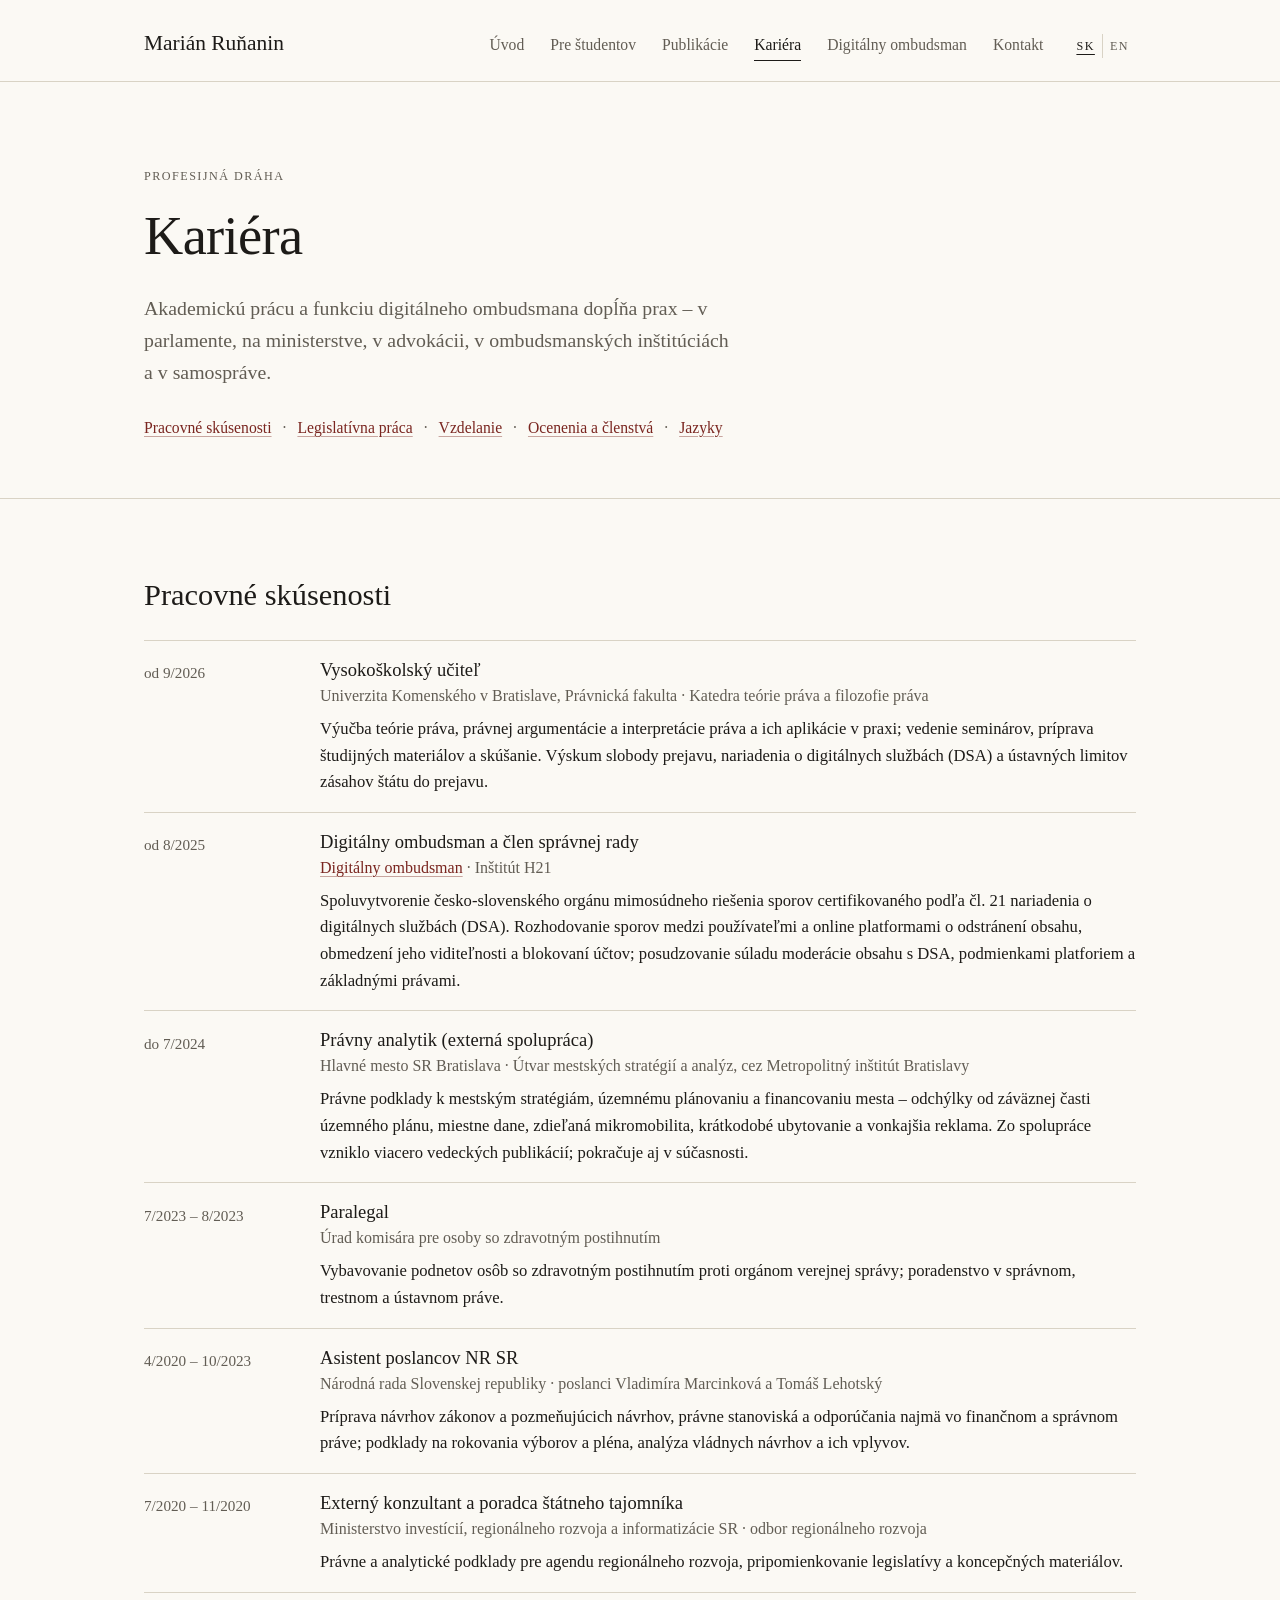
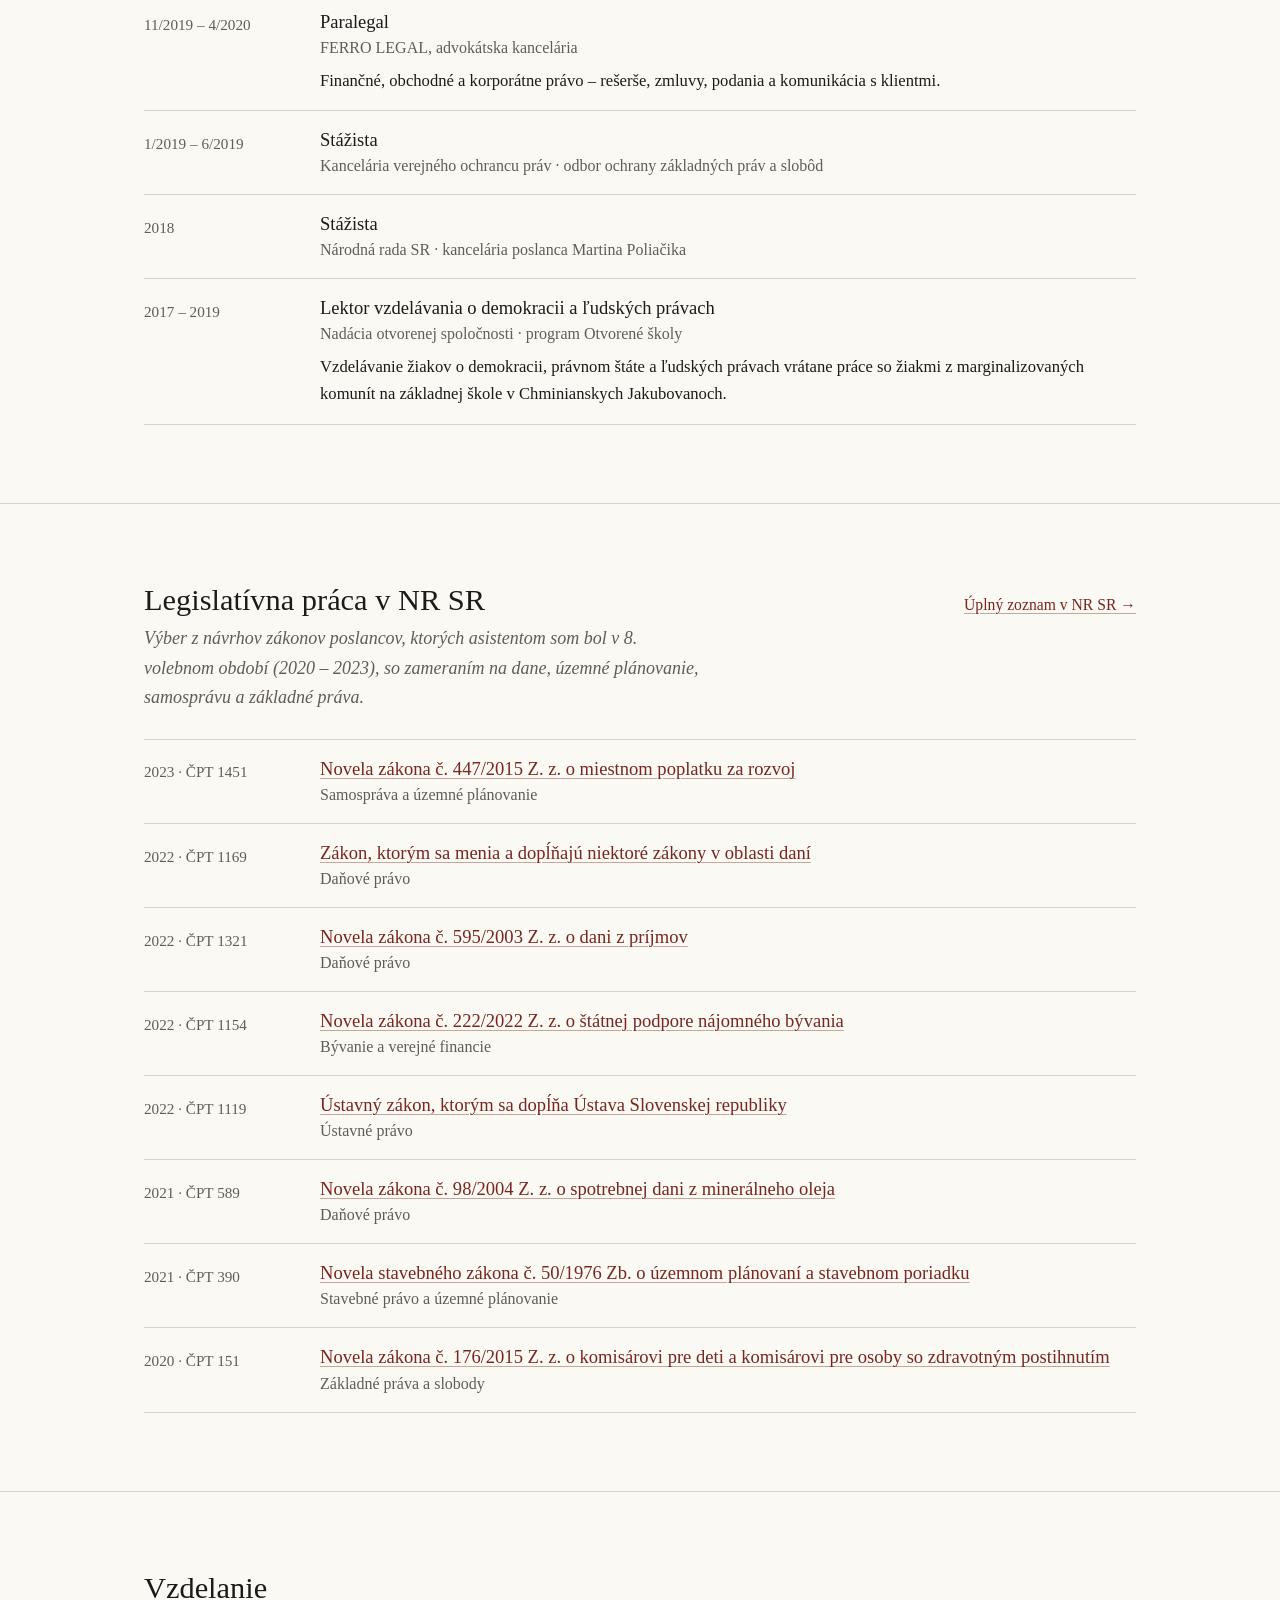
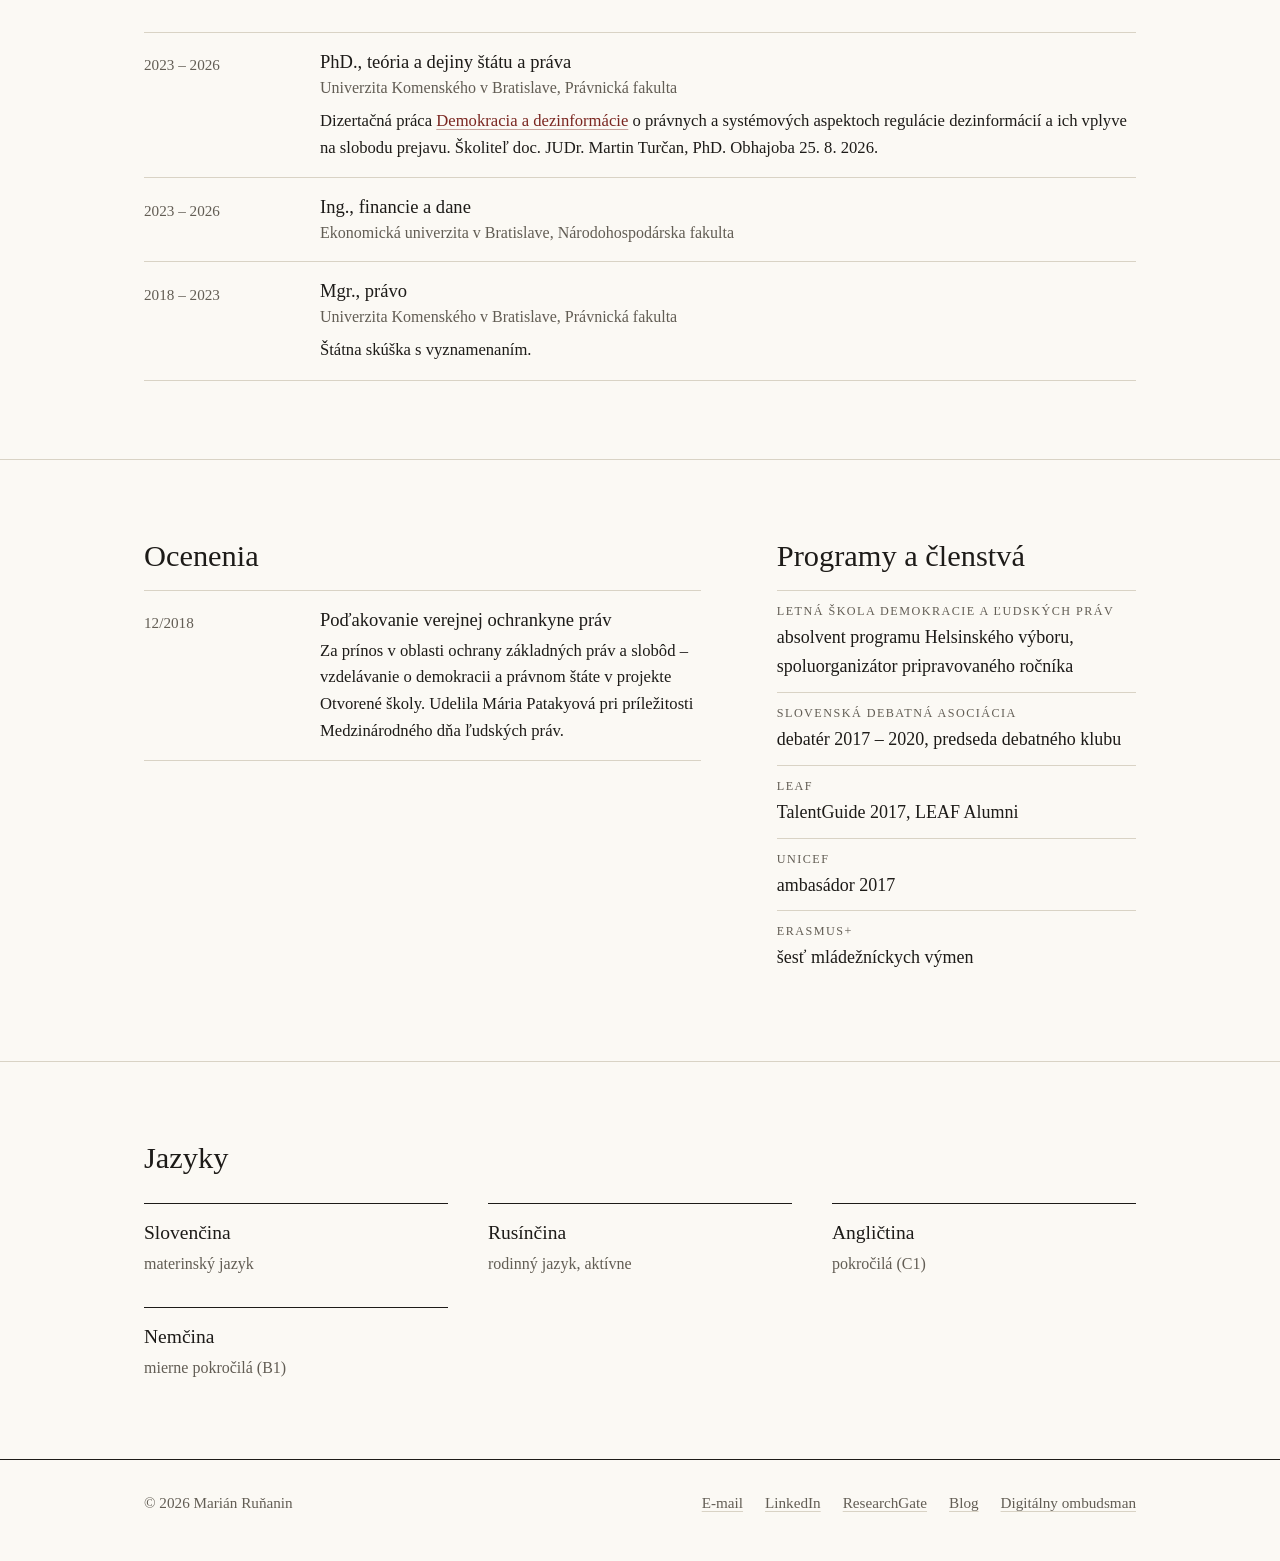
==== commit 71b7b4fc: "V skratke: meno bez titulov; jazyky bez ukrajinčiny a češtiny Co-Authored-By: Claude Fable 5.2 <nore" ====
--- a/kariera.html
+++ b/kariera.html
@@ -294,8 +294,7 @@
       <div class="section-head"><h2><span lang="sk">Jazyky</span><span lang="en">Languages</span></h2></div>
       <div class="grid">
         <div class="card"><h3><span lang="sk">Slovenčina</span><span lang="en">Slovak</span></h3><p><span lang="sk">materinský jazyk</span><span lang="en">native</span></p></div>
-        <div class="card"><h3><span lang="sk">Rusínčina a ukrajinčina</span><span lang="en">Rusyn &amp; Ukrainian</span></h3><p><span lang="sk">rodinný jazyk, aktívne</span><span lang="en">heritage languages, fluent</span></p></div>
-        <div class="card"><h3><span lang="sk">Čeština</span><span lang="en">Czech</span></h3><p><span lang="sk">plynulo</span><span lang="en">fluent</span></p></div>
+        <div class="card"><h3><span lang="sk">Rusínčina</span><span lang="en">Rusyn</span></h3><p><span lang="sk">rodinný jazyk, aktívne</span><span lang="en">heritage language, fluent</span></p></div>
         <div class="card"><h3><span lang="sk">Angličtina</span><span lang="en">English</span></h3><p><span lang="sk">pokročilá (C1)</span><span lang="en">advanced (C1)</span></p></div>
         <div class="card"><h3><span lang="sk">Nemčina</span><span lang="en">German</span></h3><p><span lang="sk">mierne pokročilá (B1)</span><span lang="en">intermediate (B1)</span></p></div>
       </div>
@@ -306,7 +305,7 @@
 
 <footer class="site-footer">
   <div class="container footer-inner">
-    <p>© <span data-year>2026</span> Mgr. Ing. Marián Ruňanin, PhD.</p>
+    <p>© <span data-year>2026</span> Marián Ruňanin</p>
     <div class="footer-links">
       <a href="mailto:marian.runanin@flaw.uniba.sk">E-mail</a>
       <a href="https://www.linkedin.com/in/mari%C3%A1n-ru%C5%88anin-a3080412b/" rel="noopener">LinkedIn</a>
